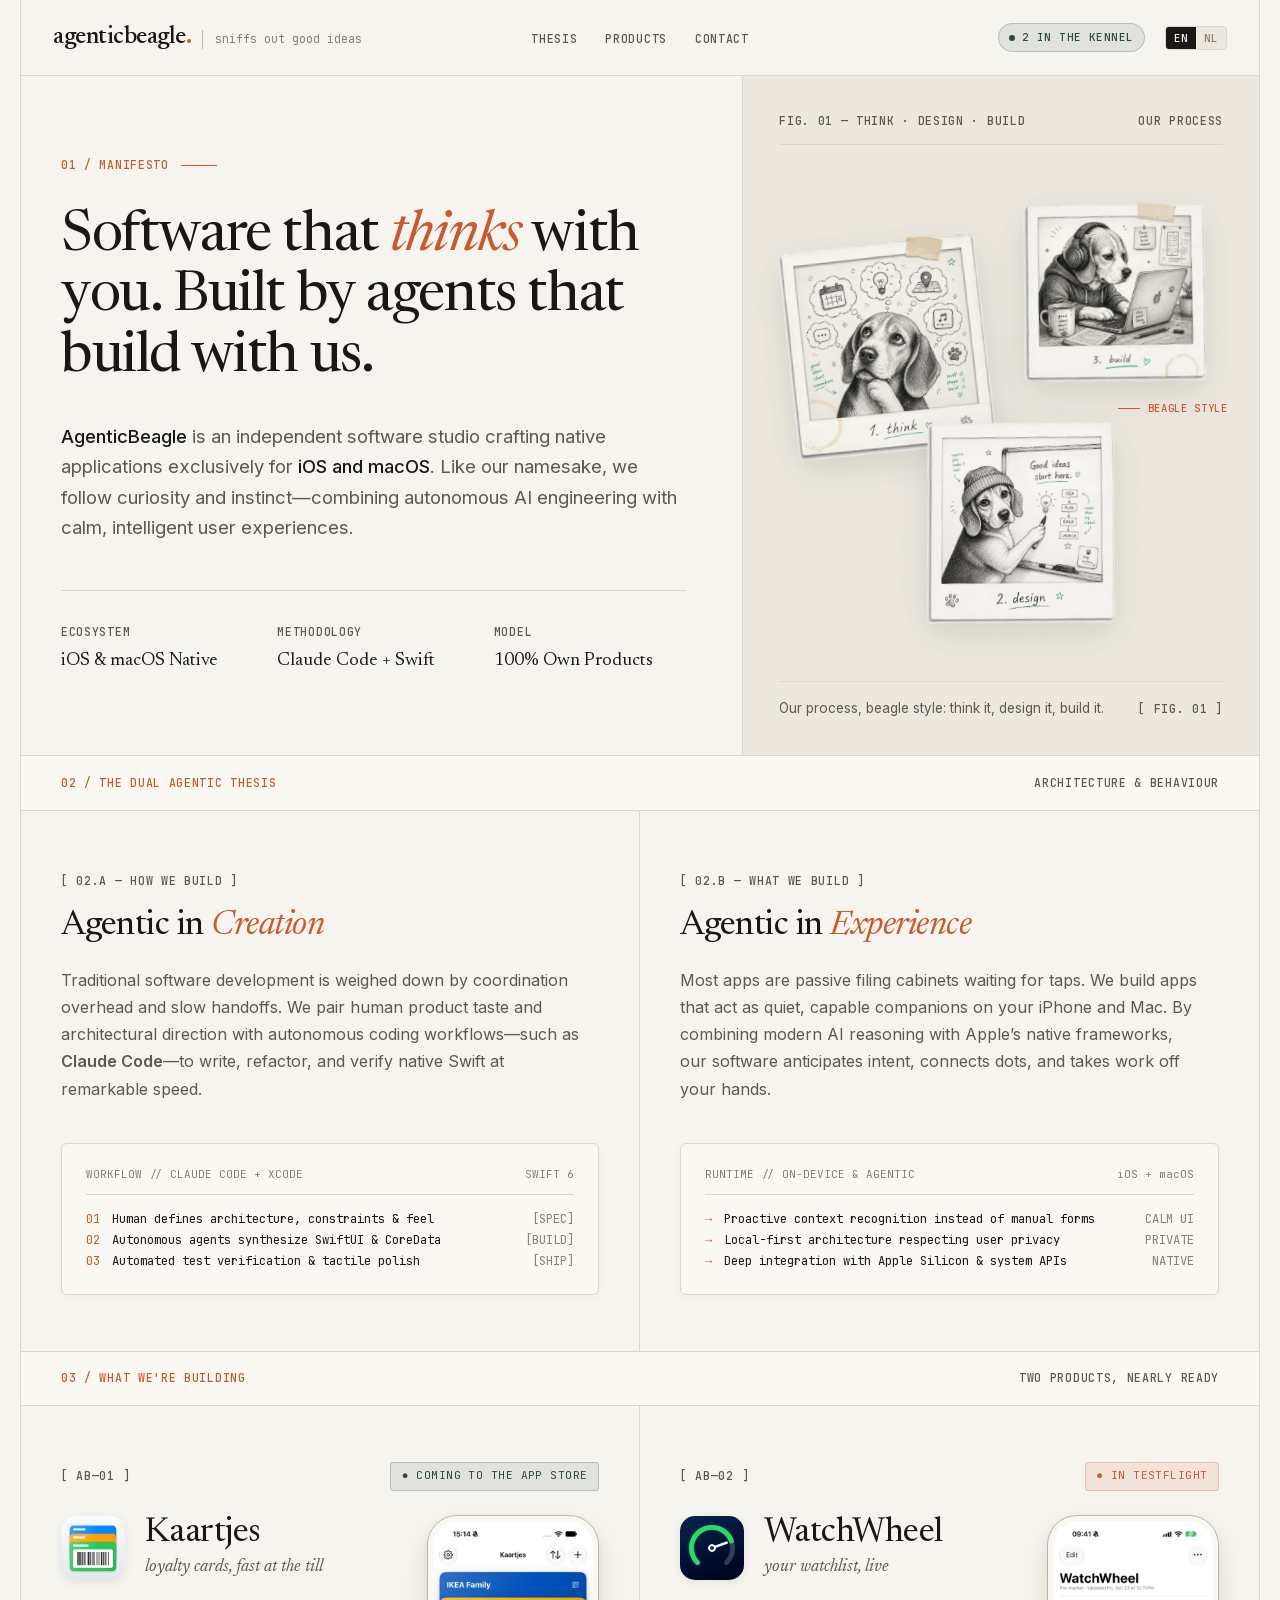
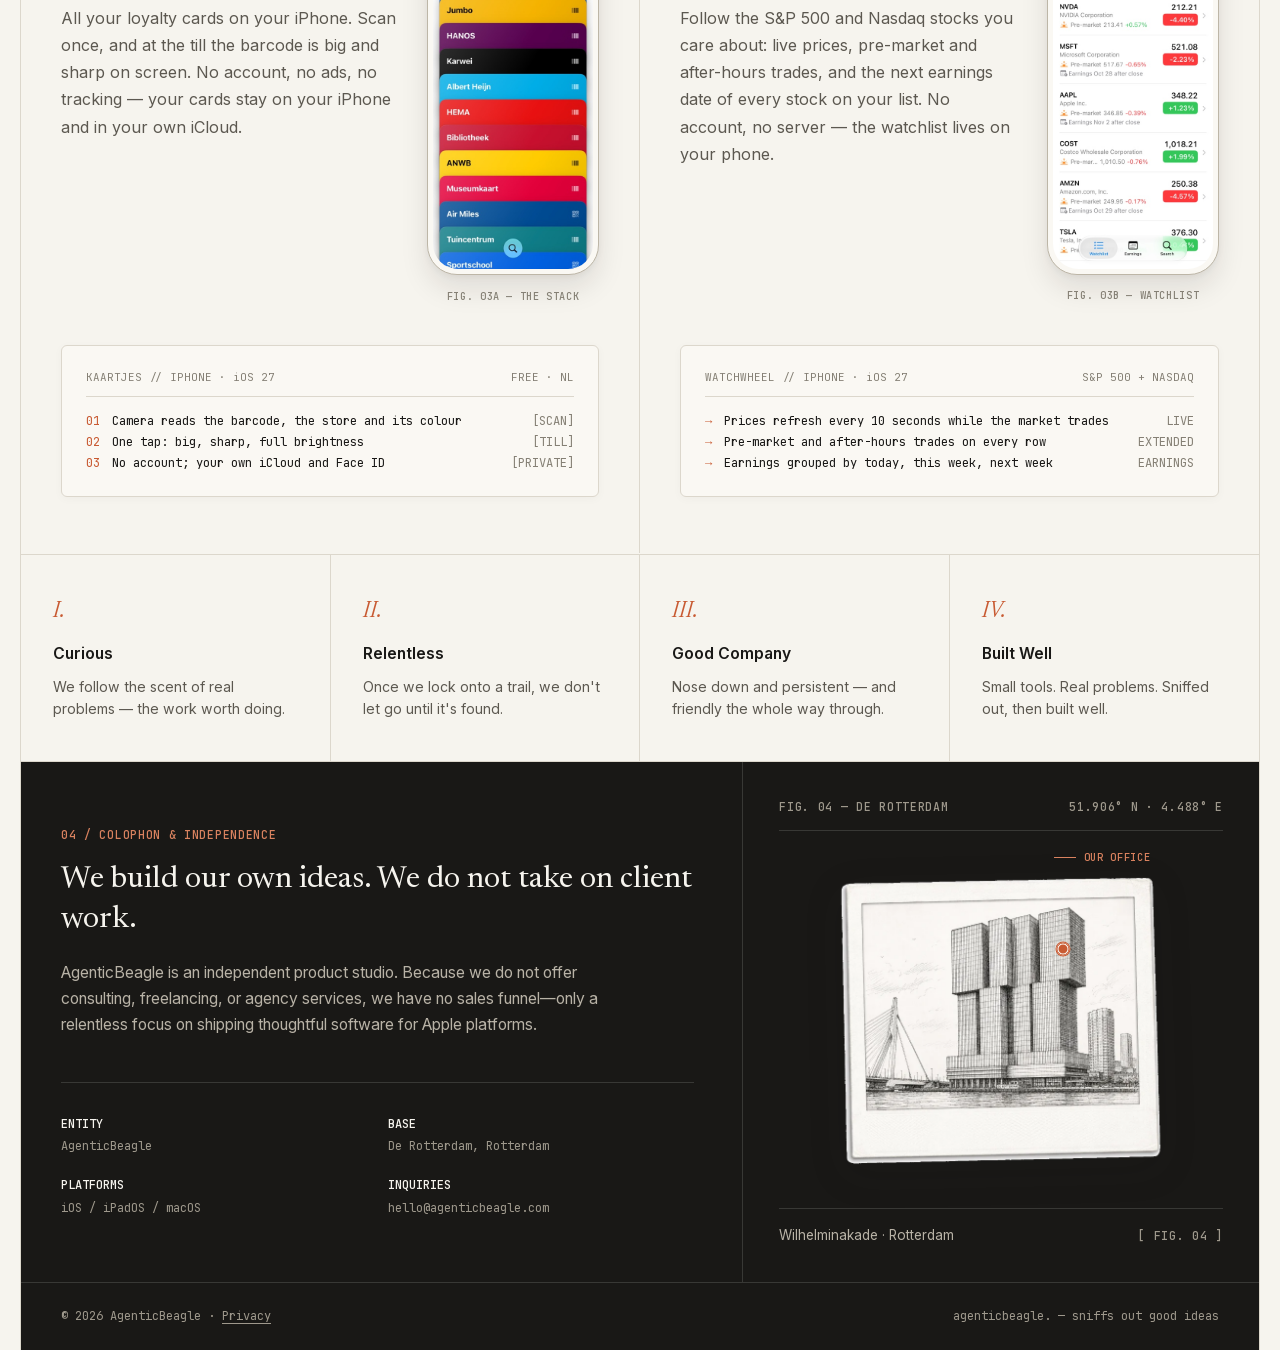
==== index.html @ 5e5df734 "Klaar voor GitHub Pages De pagina heet nu index.html, CNAME wijst naar agenticbeagle.com en .nojekyl" ====
<!DOCTYPE html>
<html lang="en" data-lang="en">
<head>
  <meta charset="utf-8">
  <meta name="viewport" content="width=device-width, initial-scale=1.0">
  <title>agenticbeagle. — sniffs out good ideas</title>
  <meta name="description" content="An independent software studio crafting native apps for iOS and macOS. Software that thinks with you, built by agents that build with us. Based in De Rotterdam.">

  <link rel="icon" type="image/png" sizes="32x32" href="[data-uri]">
  <link rel="icon" type="image/png" sizes="256x256" href="[data-uri]">
  <link rel="apple-touch-icon" href="[data-uri]">
  <meta property="og:type" content="website">
  <meta property="og:title" content="agenticbeagle. — sniffs out good ideas">
  <meta property="og:description" content="Software that thinks with you. Built by agents that build with us. Native apps for iOS and macOS.">
  <meta property="og:image" content="https://agenticbeagle.com/assets/og-card.png">
  <meta property="og:image:width" content="1200">
  <meta property="og:image:height" content="630">
  <meta name="twitter:card" content="summary_large_image">
  <meta name="twitter:title" content="agenticbeagle. — sniffs out good ideas">
  <meta name="twitter:description" content="Software that thinks with you. Built by agents that build with us.">
  <meta name="twitter:image" content="https://agenticbeagle.com/assets/og-card.png">

  <!-- Fonts, embedded so visitors never contact Google: Newsreader (Editorial Serif), Inter (Clean UI Sans), JetBrains Mono (Technical Metadata).
       Latin subset from Google Fonts; all three under the SIL Open Font License 1.1. -->
  <style>
    @font-face {
      font-family: 'Newsreader';
      font-style: normal;
      font-weight: 400 500;
      font-display: swap;
      src: url([data-uri]) format('woff2');
      unicode-range: U+0000-00FF, U+0131, U+0152-0153, U+02BB-02BC, U+02C6, U+02DA, U+02DC, U+0304, U+0308, U+0329, U+2000-206F, U+20AC, U+2122, U+2191, U+2193, U+2212, U+2215, U+FEFF, U+FFFD;
    }

    @font-face {
      font-family: 'Newsreader';
      font-style: italic;
      font-weight: 400;
      font-display: swap;
      src: url([data-uri]) format('woff2');
      unicode-range: U+0000-00FF, U+0131, U+0152-0153, U+02BB-02BC, U+02C6, U+02DA, U+02DC, U+0304, U+0308, U+0329, U+2000-206F, U+20AC, U+2122, U+2191, U+2193, U+2212, U+2215, U+FEFF, U+FFFD;
    }

    @font-face {
      font-family: 'Inter';
      font-style: normal;
      font-weight: 400 600;
      font-display: swap;
      src: url([data-uri]) format('woff2');
      unicode-range: U+0000-00FF, U+0131, U+0152-0153, U+02BB-02BC, U+02C6, U+02DA, U+02DC, U+0304, U+0308, U+0329, U+2000-206F, U+20AC, U+2122, U+2191, U+2193, U+2212, U+2215, U+FEFF, U+FFFD;
    }

    @font-face {
      font-family: 'JetBrains Mono';
      font-style: normal;
      font-weight: 400 500;
      font-display: swap;
      src: url([data-uri]) format('woff2');
      unicode-range: U+0000-00FF, U+0131, U+0152-0153, U+02BB-02BC, U+02C6, U+02DA, U+02DC, U+0304, U+0308, U+0329, U+2000-206F, U+20AC, U+2122, U+2191, U+2193, U+2212, U+2215, U+FEFF, U+FFFD;
    }
  </style>

  <style>
    :root {
      /* Warm Editorial Palette */
      --bg-paper: #F6F4EE;
      --bg-sand: #ECE8DF;
      --bg-card: #FAF8F3;
      --bg-ink: #191816;

      --text-primary: #191816;
      --text-secondary: #5C5850;
      --text-muted: #858075;

      --accent-rust: #C85A32;
      --accent-rust-soft: rgba(200, 90, 50, 0.10);
      --accent-sage: #2D4A3E;
      --accent-sage-soft: rgba(45, 74, 62, 0.10);

      --border-hairline: #DCD7CC;
      --border-strong: #BDB6A7;

      --font-serif: 'Newsreader', Georgia, serif;
      --font-sans: 'Inter', -apple-system, BlinkMacSystemFont, sans-serif;
      --font-mono: 'JetBrains Mono', ui-monospace, SFMono-Regular, monospace;

      --max-w: 1240px;
    }

    *, *::before, *::after {
      box-sizing: border-box;
      margin: 0;
      padding: 0;
    }

    html {
      scroll-behavior: smooth;
      background-color: var(--bg-paper);
      color: var(--text-primary);
      font-family: var(--font-sans);
      -webkit-font-smoothing: antialiased;
      -moz-osx-font-smoothing: grayscale;
    }

    body {
      min-height: 100vh;
      overflow-x: hidden;
      background-color: var(--bg-paper);
      line-height: 1.6;
    }

    ::selection {
      background-color: var(--accent-rust);
      color: var(--bg-paper);
    }

    img {
      display: block;
      max-width: 100%;
      height: auto;
    }

    /* Bilingual Toggle Visibility */
    html[data-lang="en"] [data-i18n="nl"] { display: none !important; }
    html[data-lang="nl"] [data-i18n="en"] { display: none !important; }

    /* Exposed Architectural Grid Container */
    .page-frame {
      max-width: var(--max-w);
      margin: 0 auto;
      border-left: 1px solid var(--border-hairline);
      border-right: 1px solid var(--border-hairline);
      min-height: 100vh;
    }

    /* Typography Utilities */
    .mono-label {
      font-family: var(--font-mono);
      font-size: 0.72rem;
      letter-spacing: 0.06em;
      text-transform: uppercase;
      color: var(--text-secondary);
      font-weight: 500;
    }

    .tag-rust {
      color: var(--accent-rust);
    }

    /* Top Editorial Masthead */
    header.masthead {
      display: grid;
      grid-template-columns: 1fr auto 1fr;
      align-items: center;
      padding: 1.15rem 2rem;
      border-bottom: 1px solid var(--border-hairline);
      background-color: rgba(246, 244, 238, 0.88);
      backdrop-filter: blur(8px);
      position: sticky;
      top: 0;
      z-index: 50;
    }

    .brand-lockup {
      display: flex;
      align-items: baseline;
      gap: 0.75rem;
      text-decoration: none;
      color: var(--text-primary);
    }

    .brand-name {
      font-family: var(--font-serif);
      font-size: 1.5rem;
      font-weight: 500;
      letter-spacing: -0.02em;
    }

    .brand-dot {
      color: var(--accent-rust);
      font-weight: 600;
    }

    .brand-tagline {
      font-family: var(--font-mono);
      font-size: 0.72rem;
      color: var(--text-muted);
      border-left: 1px solid var(--border-strong);
      padding-left: 0.75rem;
    }

    .masthead-nav {
      display: flex;
      gap: 1.75rem;
    }

    .masthead-nav a {
      text-decoration: none;
      transition: color 0.15s ease;
    }

    .masthead-nav a:hover .mono-label {
      color: var(--accent-rust);
    }

    .masthead-right {
      display: flex;
      align-items: center;
      justify-content: flex-end;
      gap: 1.25rem;
    }

    .status-pill {
      display: inline-flex;
      align-items: center;
      gap: 0.45rem;
      padding: 0.3rem 0.65rem;
      background-color: var(--accent-sage-soft);
      border: 1px solid rgba(45, 74, 62, 0.22);
      border-radius: 999px;
      font-family: var(--font-mono);
      font-size: 0.68rem;
      color: var(--accent-sage);
      font-weight: 500;
      letter-spacing: 0.04em;
      white-space: nowrap;
    }

    .status-dot {
      width: 6px;
      height: 6px;
      border-radius: 50%;
      background-color: var(--accent-sage);
      animation: pulse 2.8s infinite ease-in-out;
    }

    @keyframes pulse {
      0%, 100% { opacity: 1; transform: scale(1); }
      50% { opacity: 0.45; transform: scale(0.88); }
    }

    .lang-switch {
      display: inline-flex;
      border: 1px solid var(--border-hairline);
      background: var(--bg-sand);
      border-radius: 4px;
      overflow: hidden;
      font-family: var(--font-mono);
      font-size: 0.68rem;
    }

    .lang-btn {
      border: none;
      background: transparent;
      padding: 0.25rem 0.5rem;
      cursor: pointer;
      color: var(--text-muted);
      font-family: inherit;
      font-size: inherit;
      font-weight: 500;
      transition: all 0.15s ease;
    }

    .lang-btn.active {
      background: var(--bg-ink);
      color: var(--bg-paper);
    }

    /* Shared Section Index */
    .section-index {
      display: flex;
      align-items: center;
      gap: 0.75rem;
      margin-bottom: 2rem;
    }

    .section-index::after {
      content: "";
      height: 1px;
      width: 36px;
      background-color: var(--accent-rust);
      display: inline-block;
    }

    /* Section 01: Hero */
    .hero-grid {
      display: grid;
      grid-template-columns: 7fr 5fr;
      border-bottom: 1px solid var(--border-hairline);
    }

    .hero-main {
      padding: 5rem 3.5rem 5rem 2.5rem;
      border-right: 1px solid var(--border-hairline);
      display: flex;
      flex-direction: column;
      justify-content: space-between;
    }

    h1.editorial-headline {
      font-family: var(--font-serif);
      font-size: clamp(2.6rem, 4.4vw, 4.1rem);
      font-weight: 400;
      line-height: 1.08;
      letter-spacing: -0.025em;
      color: var(--text-primary);
      margin-bottom: 2rem;
    }

    h1.editorial-headline em,
    h2 em {
      font-style: italic;
      color: var(--accent-rust);
      font-weight: 400;
    }

    .hero-lead {
      font-size: 1.15rem;
      line-height: 1.65;
      color: var(--text-secondary);
      max-width: 58ch;
      margin-bottom: 3rem;
    }

    .hero-lead strong {
      color: var(--text-primary);
      font-weight: 500;
    }

    .hero-meta-bar {
      display: grid;
      grid-template-columns: repeat(3, 1fr);
      gap: 1.5rem;
      padding-top: 2rem;
      border-top: 1px solid var(--border-hairline);
    }

    .meta-item span {
      display: block;
    }

    .meta-value {
      font-family: var(--font-serif);
      font-size: 1.15rem;
      color: var(--text-primary);
      margin-top: 0.25rem;
    }

    /* Figure Panels (sand background, schematic header & caption) */
    .figure-panel {
      padding: 2.25rem 2.25rem;
      background-color: var(--bg-sand);
      display: flex;
      flex-direction: column;
      justify-content: space-between;
      gap: 1rem;
      position: relative;
    }

    .schematic-header {
      display: flex;
      justify-content: space-between;
      align-items: center;
      gap: 1rem;
      border-bottom: 1px solid var(--border-hairline);
      padding-bottom: 0.85rem;
    }

    .schematic-canvas {
      padding: 1rem 0;
      display: flex;
      align-items: center;
      justify-content: center;
      flex: 1;
    }

    .schematic-caption {
      border-top: 1px solid var(--border-hairline);
      padding-top: 1rem;
      font-size: 0.84rem;
      color: var(--text-secondary);
      display: flex;
      justify-content: space-between;
      align-items: baseline;
      gap: 1rem;
    }

    .schematic-caption .mono-label {
      white-space: nowrap;
    }

    .polaroid {
      filter: drop-shadow(0 10px 18px rgba(25, 24, 22, 0.12));
    }

    /* Process collage: three overlapping polaroids */
    .collage {
      position: relative;
      width: 100%;
      max-width: 470px;
      aspect-ratio: 560 / 540;
    }

    .collage img {
      position: absolute;
    }

    .collage .fig-build  { right: -2%; top: 0;    width: 52%; z-index: 2; transform: rotate(2deg); }
    .collage .fig-think  { left: 0;    top: 9%;   width: 49%; z-index: 3; transform: rotate(-3.5deg); }
    .collage .fig-design { left: 31%;  bottom: 0; width: 47%; z-index: 4; transform: rotate(1.5deg); }

    .callout {
      position: absolute;
      font-family: var(--font-mono);
      font-size: 0.66rem;
      letter-spacing: 0.06em;
      text-transform: uppercase;
      font-weight: 500;
      white-space: nowrap;
      z-index: 6;
      display: flex;
      align-items: center;
      gap: 0.5rem;
    }

    .callout::before {
      content: "";
      width: 22px;
      height: 1px;
      background-color: currentColor;
    }

    .collage .callout {
      right: -1%;
      top: 47%;
      color: var(--accent-rust);
    }

    /* Section 02: Products (Diptych) */
    /* Nav anchors land below the sticky masthead */
    .section-header-bar,
    .colophon-grid {
      scroll-margin-top: 4.75rem;
    }

    .section-header-bar {
      padding: 1.1rem 2.5rem;
      border-bottom: 1px solid var(--border-hairline);
      background-color: var(--bg-card);
      display: flex;
      justify-content: space-between;
      align-items: center;
      gap: 1rem;
    }

    .diptych-grid {
      display: grid;
      grid-template-columns: 1fr 1fr;
      border-bottom: 1px solid var(--border-hairline);
    }

    .diptych-col {
      padding: 3.5rem 2.5rem;
      display: flex;
      flex-direction: column;
      justify-content: space-between;
    }

    .diptych-col:first-child {
      border-right: 1px solid var(--border-hairline);
    }

    .diptych-col {
      container-type: inline-size;
    }

    /* Product copy beside a phone screenshot; stacked when the column is narrow */
    .product-top {
      display: grid;
      grid-template-columns: 1fr 172px;
      gap: 1.75rem;
      align-items: start;
      margin-bottom: 2.5rem;
    }

    .product-top .diptych-body {
      margin-bottom: 0;
    }

    .product-shot {
      margin: 1.5rem 0 0 0;
      display: flex;
      flex-direction: column;
      align-items: center;
      gap: 0.85rem;
    }

    .shot-frame {
      width: 100%;
      padding: 5px;
      background: var(--bg-card);
      border: 1px solid var(--border-strong);
      border-radius: 30px;
      box-shadow: 0 14px 28px rgba(25, 24, 22, 0.10), 0 2px 6px rgba(25, 24, 22, 0.05);
    }

    .shot-frame img {
      width: 100%;
      border-radius: 25px;
    }

    .product-shot figcaption {
      font-size: 0.64rem;
      color: var(--text-muted);
      white-space: nowrap;
    }

    @container (max-width: 500px) {
      .product-top {
        grid-template-columns: 1fr;
        gap: 0;
      }
      .product-shot {
        width: 190px;
        justify-self: center;
        margin-top: 2.25rem;
      }
    }

    .product-meta {
      display: flex;
      justify-content: space-between;
      align-items: center;
      flex-wrap: wrap;
      gap: 0.75rem;
    }

    .product-head {
      display: flex;
      align-items: center;
      gap: 1.25rem;
      margin: 1.5rem 0 1.5rem 0;
    }

    .product-icon {
      width: 64px;
      height: 64px;
      border-radius: 15px;
      flex: none;
      box-shadow: 0 2px 10px rgba(25, 24, 22, 0.08);
    }

    .diptych-col h2 {
      font-family: var(--font-serif);
      font-size: 2.15rem;
      font-weight: 400;
      letter-spacing: -0.015em;
      line-height: 1.1;
    }

    .thesis h2 {
      margin: 0.85rem 0 1.25rem 0;
      line-height: 1.18;
    }

    .product-kicker {
      font-family: var(--font-serif);
      font-style: italic;
      font-size: 1.1rem;
      color: var(--text-secondary);
    }

    .diptych-body {
      font-size: 1rem;
      color: var(--text-secondary);
      line-height: 1.7;
      margin-bottom: 2.5rem;
      max-width: 52ch;
    }

    .product-status {
      display: inline-flex;
      align-items: center;
      gap: 0.45rem;
      font-family: var(--font-mono);
      font-size: 0.7rem;
      letter-spacing: 0.04em;
      padding: 0.28rem 0.65rem;
      border-radius: 3px;
      white-space: nowrap;
    }

    .status-sage {
      background-color: var(--accent-sage-soft);
      color: var(--accent-sage);
      border: 1px solid rgba(45, 74, 62, 0.22);
    }

    .status-rust {
      background-color: var(--accent-rust-soft);
      color: var(--accent-rust);
      border: 1px solid rgba(200, 90, 50, 0.25);
    }

    /* Artifact Box inside Diptych */
    .artifact-box {
      background-color: var(--bg-card);
      border: 1px solid var(--border-hairline);
      border-radius: 6px;
      padding: 1.35rem 1.5rem;
      font-family: var(--font-mono);
      font-size: 0.76rem;
      line-height: 1.75;
      color: var(--text-primary);
      box-shadow: 0 2px 10px rgba(25, 24, 22, 0.03);
    }

    .artifact-title {
      display: flex;
      flex-wrap: wrap;
      justify-content: space-between;
      gap: 0.25rem 1rem;
      color: var(--text-muted);
      border-bottom: 1px solid var(--border-hairline);
      padding-bottom: 0.6rem;
      margin-bottom: 0.85rem;
      font-size: 0.68rem;
    }

    .artifact-title span {
      white-space: nowrap;
    }

    .code-step {
      display: flex;
      gap: 0.75rem;
      align-items: baseline;
    }

    .code-step .step-num {
      color: var(--accent-rust);
      user-select: none;
    }

    .code-step .step-meta {
      color: var(--text-muted);
      margin-left: auto;
      white-space: nowrap;
    }

    /* Office figure: De Rotterdam with a pinging marker */
    .kennel-figure {
      position: relative;
      width: 100%;
      max-width: 440px;
    }

    .kennel-marker {
      position: absolute;
      left: 64%;
      top: 26%;
      transform: translate(-50%, -50%);
    }

    .kennel-marker::before,
    .kennel-marker::after {
      content: "";
      display: block;
      width: 13px;
      height: 13px;
      border-radius: 50%;
    }

    .kennel-marker::before {
      background: var(--accent-rust);
      border: 2px solid var(--bg-card);
      box-shadow: 0 0 0 1px var(--accent-rust);
    }

    .kennel-marker::after {
      position: absolute;
      left: 0;
      top: 0;
      border: 1.5px solid var(--accent-rust);
      animation: ping 2.2s ease-out infinite;
    }

    @keyframes ping {
      0% { transform: scale(1); opacity: 0.9; }
      70% { transform: scale(3); opacity: 0; }
      100% { opacity: 0; }
    }

    .kennel-figure .callout {
      left: 67%;
      top: 7%;
      color: var(--accent-rust);
    }

    /* Studio Tenets (4-Column Strip) */
    .tenets-grid {
      display: grid;
      grid-template-columns: repeat(4, 1fr);
      border-bottom: 1px solid var(--border-hairline);
      background-color: var(--bg-paper);
    }

    .tenet-cell {
      padding: 2.5rem 2rem;
      border-right: 1px solid var(--border-hairline);
    }

    .tenet-cell:last-child {
      border-right: none;
    }

    .tenet-num {
      font-family: var(--font-serif);
      font-style: italic;
      font-size: 1.35rem;
      color: var(--accent-rust);
      margin-bottom: 0.75rem;
      display: block;
    }

    .tenet-title {
      font-family: var(--font-sans);
      font-size: 0.98rem;
      font-weight: 600;
      margin-bottom: 0.6rem;
      color: var(--text-primary);
    }

    .tenet-desc {
      font-size: 0.88rem;
      color: var(--text-secondary);
      line-height: 1.6;
    }

    /* Section 04: Colophon & Independence, with the office */
    .colophon-grid {
      display: grid;
      grid-template-columns: 7fr 5fr;
      background-color: var(--bg-ink);
      color: var(--bg-paper);
    }

    .colophon-statement {
      padding: 4rem 3rem 4rem 2.5rem;
      border-right: 1px solid rgba(246, 244, 238, 0.14);
    }

    .colophon-statement .mono-label {
      color: #D9825F;
      margin-bottom: 1rem;
      display: block;
    }

    .colophon-statement h3 {
      font-family: var(--font-serif);
      font-size: 1.95rem;
      font-weight: 400;
      line-height: 1.28;
      margin-bottom: 1.25rem;
      color: var(--bg-paper);
    }

    .colophon-statement p {
      font-size: 0.98rem;
      color: #B8B2A6;
      max-width: 54ch;
      line-height: 1.65;
    }

    .colophon-specs {
      display: grid;
      grid-template-columns: 1fr 1fr;
      gap: 1.25rem;
      margin-top: 2.75rem;
      padding-top: 2rem;
      border-top: 1px solid rgba(246, 244, 238, 0.14);
      font-family: var(--font-mono);
      font-size: 0.75rem;
      color: #9E988C;
    }

    .spec-block strong {
      display: block;
      color: var(--bg-paper);
      font-weight: 500;
      margin-bottom: 0.2rem;
    }

    .spec-block a {
      color: inherit;
      text-decoration: none;
    }

    .spec-block a:hover {
      color: var(--bg-paper);
    }

    .colophon-office {
      padding: 2.25rem;
      display: flex;
      flex-direction: column;
      justify-content: space-between;
      gap: 1rem;
    }

    .colophon-office .schematic-header,
    .colophon-office .schematic-caption {
      border-color: rgba(246, 244, 238, 0.14);
    }

    .colophon-office .mono-label {
      color: #9E988C;
    }

    .colophon-office .schematic-caption {
      color: #B8B2A6;
    }

    /* Label sits on the ink above the polaroid, starting over the marker */
    .colophon-office .kennel-figure .callout {
      left: 62%;
      top: -8%;
      color: #D9825F;
    }

    .colophon-bottom {
      grid-column: 1 / -1;
      padding: 1.5rem 2.5rem;
      border-top: 1px solid rgba(246, 244, 238, 0.14);
      display: flex;
      justify-content: space-between;
      align-items: center;
      gap: 1rem;
      font-family: var(--font-mono);
      font-size: 0.75rem;
      color: #9E988C;
    }

    .colophon-bottom a {
      color: inherit;
      text-underline-offset: 3px;
    }

    .colophon-bottom a:hover {
      color: var(--bg-paper);
    }

    /* Responsive Breakpoints */
    @media (max-width: 980px) {
      header.masthead {
        grid-template-columns: 1fr auto;
      }
      .masthead-nav {
        display: none;
      }
      .hero-grid,
      .diptych-grid,
      .colophon-grid {
        grid-template-columns: 1fr;
      }
      .hero-main,
      .diptych-col:first-child,
      .colophon-statement {
        border-right: none;
        border-bottom: 1px solid var(--border-hairline);
      }
      .colophon-statement {
        border-bottom-color: rgba(246, 244, 238, 0.14);
      }
      .tenets-grid {
        grid-template-columns: 1fr 1fr;
      }
      .tenet-cell:nth-child(2) {
        border-right: none;
      }
      .tenet-cell:nth-child(1),
      .tenet-cell:nth-child(2) {
        border-bottom: 1px solid var(--border-hairline);
      }
    }

    @media (max-width: 600px) {
      header.masthead {
        padding: 1rem;
      }
      .brand-tagline,
      .status-pill {
        display: none;
      }
      .hero-main,
      .diptych-col,
      .colophon-statement {
        padding: 2.5rem 1.25rem;
      }
      .figure-panel,
      .colophon-office,
      .colophon-bottom {
        padding: 1.5rem 1.25rem;
      }
      .section-header-bar {
        padding: 1rem 1.25rem;
      }
      .hide-sm {
        display: none;
      }
      .hero-meta-bar,
      .tenets-grid,
      .colophon-specs {
        grid-template-columns: 1fr;
      }
      .tenet-cell {
        border-right: none;
        border-bottom: 1px solid var(--border-hairline);
      }
      .collage .callout,
      .kennel-figure .callout {
        display: none;
      }
      .schematic-caption,
      .colophon-bottom {
        flex-direction: column;
        gap: 0.5rem;
      }
    }

    @media (prefers-reduced-motion: reduce) {
      *, *::before, *::after {
        animation: none !important;
        transition: none !important;
      }
      html {
        scroll-behavior: auto;
      }
    }
  </style>
</head>
<body>

  <div class="page-frame" id="top">

    <!-- TOP EDITORIAL MASTHEAD -->
    <header class="masthead">
      <a href="#top" class="brand-lockup">
        <span class="brand-name">agenticbeagle<span class="brand-dot">.</span></span>
        <span class="brand-tagline">sniffs out good ideas</span>
      </a>

      <nav class="masthead-nav" aria-label="Sections">
        <a href="#thesis"><span class="mono-label" data-i18n="en">Thesis</span><span class="mono-label" data-i18n="nl">Visie</span></a>
        <a href="#products"><span class="mono-label" data-i18n="en">Products</span><span class="mono-label" data-i18n="nl">Producten</span></a>
        <a href="#contact"><span class="mono-label">Contact</span></a>
      </nav>

      <div class="masthead-right">
        <div class="status-pill">
          <span class="status-dot"></span>
          <span data-i18n="en">2 IN THE KENNEL</span>
          <span data-i18n="nl">2 IN DE KENNEL</span>
        </div>

        <div class="lang-switch" role="group" aria-label="Language selector">
          <button type="button" class="lang-btn active" data-set-lang="en">EN</button>
          <button type="button" class="lang-btn" data-set-lang="nl">NL</button>
        </div>
      </div>
    </header>

    <!-- 01 / HERO -->
    <section class="hero-grid">
      <div class="hero-main">
        <div>
          <div class="section-index">
            <span class="mono-label tag-rust">01 / MANIFESTO</span>
          </div>

          <h1 class="editorial-headline" data-i18n="en">
            Software that <em>thinks</em> with you. Built by agents that build with us.
          </h1>
          <h1 class="editorial-headline" data-i18n="nl">
            Software die met je <em>meedenkt</em>. Gebouwd door agents die met ons bouwen.
          </h1>

          <p class="hero-lead" data-i18n="en">
            <strong>AgenticBeagle</strong> is an independent software studio crafting native applications exclusively for <strong>iOS and macOS</strong>. Like our namesake, we follow curiosity and instinct—combining autonomous AI engineering with calm, intelligent user experiences.
          </p>
          <p class="hero-lead" data-i18n="nl">
            <strong>AgenticBeagle</strong> is een onafhankelijke softwarestudio die uitsluitend native applicaties bouwt voor <strong>iOS en macOS</strong>. Net als onze naamgenoot volgen we nieuwsgierigheid en scherpte: we combineren autonome AI-engineering met rustige, slimme gebruikerservaringen.
          </p>
        </div>

        <div class="hero-meta-bar">
          <div class="meta-item">
            <span class="mono-label" data-i18n="en">ECOSYSTEM</span>
            <span class="mono-label" data-i18n="nl">ECOSYSTEEM</span>
            <span class="meta-value">iOS &amp; macOS Native</span>
          </div>
          <div class="meta-item">
            <span class="mono-label" data-i18n="en">METHODOLOGY</span>
            <span class="mono-label" data-i18n="nl">METHODE</span>
            <span class="meta-value">Claude Code + Swift</span>
          </div>
          <div class="meta-item">
            <span class="mono-label" data-i18n="en">MODEL</span>
            <span class="mono-label" data-i18n="nl">MODEL</span>
            <span class="meta-value" data-i18n="en">100% Own Products</span>
            <span class="meta-value" data-i18n="nl">100% Eigen Producten</span>
          </div>
        </div>
      </div>

      <!-- Right Column: Process collage (FIG. 01) -->
      <div class="figure-panel">
        <div class="schematic-header">
          <span class="mono-label">FIG. 01 — THINK · DESIGN · BUILD</span>
          <span class="mono-label hide-sm" data-i18n="en">OUR PROCESS</span>
          <span class="mono-label hide-sm" data-i18n="nl">ONS PROCES</span>
        </div>

        <div class="schematic-canvas">
          <div class="collage">
            <img class="polaroid fig-build" src="[data-uri]" width="640" height="512" alt="Sketch of a beagle in a hoodie and headphones building on a laptop, mug reads good ideas don't wait — captioned 3. build">
            <img class="polaroid fig-think" src="[data-uri]" width="640" height="640" alt="Sketch of a thoughtful beagle with thought bubbles of app icons — captioned 1. think">
            <img class="polaroid fig-design" src="[data-uri]" width="640" height="640" alt="Sketch of a beagle in a beanie at a whiteboard reading Good ideas start here — captioned 2. design">
            <span class="callout" data-i18n="en">Beagle style</span>
            <span class="callout" data-i18n="nl">Beagle-stijl</span>
          </div>
        </div>

        <div class="schematic-caption">
          <span data-i18n="en">Our process, beagle style: think it, design it, build it.</span>
          <span data-i18n="nl">Ons proces, op z'n beagles: bedenken, ontwerpen, bouwen.</span>
          <span class="mono-label">[ FIG. 01 ]</span>
        </div>
      </div>
    </section>

    <!-- 02 / THE DUAL AGENTIC THESIS -->
    <div class="section-header-bar" id="thesis">
      <span class="mono-label tag-rust">02 / THE DUAL AGENTIC THESIS</span>
      <span class="mono-label hide-sm" data-i18n="en">ARCHITECTURE &amp; BEHAVIOUR</span>
      <span class="mono-label hide-sm" data-i18n="nl">ARCHITECTUUR &amp; GEDRAG</span>
    </div>

    <section class="diptych-grid thesis">
      <!-- Column A: How We Build -->
      <div class="diptych-col">
        <div>
          <span class="mono-label">[ 02.A — HOW WE BUILD ]</span>
          <h2 data-i18n="en">Agentic in <em>Creation</em></h2>
          <h2 data-i18n="nl">Agentic in <em>Bouw</em></h2>

          <p class="diptych-body" data-i18n="en">
            Traditional software development is weighed down by coordination overhead and slow handoffs. We pair human product taste and architectural direction with autonomous coding workflows—such as <strong>Claude Code</strong>—to write, refactor, and verify native Swift at remarkable speed.
          </p>
          <p class="diptych-body" data-i18n="nl">
            Traditionele softwareontwikkeling wordt vertraagd door overleg, overdrachten en bureaucratie. Wij combineren menselijke productvisie en architectuur met autonome AI-workflows—zoals <strong>Claude Code</strong>—om razendsnel native Swift-code te bouwen, testen en verfijnen.
          </p>
        </div>

        <div class="artifact-box">
          <div class="artifact-title">
            <span>WORKFLOW // CLAUDE CODE + XCODE</span>
            <span>SWIFT 6</span>
          </div>
          <div class="code-step">
            <span class="step-num">01</span>
            <span data-i18n="en">Human defines architecture, constraints &amp; feel</span>
            <span data-i18n="nl">Mens bepaalt architectuur, kaders &amp; gebruikersgevoel</span>
            <span class="step-meta">[SPEC]</span>
          </div>
          <div class="code-step">
            <span class="step-num">02</span>
            <span data-i18n="en">Autonomous agents synthesize SwiftUI &amp; CoreData</span>
            <span data-i18n="nl">Autonome agents genereren SwiftUI &amp; lokale logica</span>
            <span class="step-meta">[BUILD]</span>
          </div>
          <div class="code-step">
            <span class="step-num">03</span>
            <span data-i18n="en">Automated test verification &amp; tactile polish</span>
            <span data-i18n="nl">Geautomatiseerde verificatie &amp; verfijning op het device</span>
            <span class="step-meta">[SHIP]</span>
          </div>
        </div>
      </div>

      <!-- Column B: What We Build -->
      <div class="diptych-col">
        <div>
          <span class="mono-label">[ 02.B — WHAT WE BUILD ]</span>
          <h2 data-i18n="en">Agentic in <em>Experience</em></h2>
          <h2 data-i18n="nl">Agentic in <em>Werking</em></h2>

          <p class="diptych-body" data-i18n="en">
            Most apps are passive filing cabinets waiting for taps. We build apps that act as quiet, capable companions on your iPhone and Mac. By combining modern AI reasoning with Apple’s native frameworks, our software anticipates intent, connects dots, and takes work off your hands.
          </p>
          <p class="diptych-body" data-i18n="nl">
            De meeste apps zijn passieve invulschermen die wachten tot jij klikt. Wij bouwen apps die werken als stille, slimme assistenten op je iPhone en Mac. Door moderne AI-intelligentie te koppelen aan Apple’s native frameworks, anticiperen onze apps en nemen ze werk uit handen.
          </p>
        </div>

        <div class="artifact-box">
          <div class="artifact-title">
            <span>RUNTIME // ON-DEVICE &amp; AGENTIC</span>
            <span>iOS + macOS</span>
          </div>
          <div class="code-step">
            <span class="step-num">→</span>
            <span data-i18n="en">Proactive context recognition instead of manual forms</span>
            <span data-i18n="nl">Proactieve herkenning in plaats van handmatige invoer</span>
            <span class="step-meta">CALM UI</span>
          </div>
          <div class="code-step">
            <span class="step-num">→</span>
            <span data-i18n="en">Local-first architecture respecting user privacy</span>
            <span data-i18n="nl">Local-first architectuur met volledige privacy</span>
            <span class="step-meta">PRIVATE</span>
          </div>
          <div class="code-step">
            <span class="step-num">→</span>
            <span data-i18n="en">Deep integration with Apple Silicon &amp; system APIs</span>
            <span data-i18n="nl">Diepe integratie met Apple Silicon &amp; systeem-API's</span>
            <span class="step-meta">NATIVE</span>
          </div>
        </div>
      </div>
    </section>

    <!-- 03 / WHAT WE'RE BUILDING -->
    <div class="section-header-bar" id="products">
      <span class="mono-label tag-rust" data-i18n="en">03 / WHAT WE'RE BUILDING</span>
      <span class="mono-label tag-rust" data-i18n="nl">03 / WAAR WE AAN BOUWEN</span>
      <span class="mono-label hide-sm" data-i18n="en">TWO PRODUCTS, NEARLY READY</span>
      <span class="mono-label hide-sm" data-i18n="nl">TWEE PRODUCTEN, BIJNA KLAAR</span>
    </div>

    <section class="diptych-grid">
      <!-- Product A: Kaartjes -->
      <div class="diptych-col">
        <div>
          <div class="product-meta">
            <span class="mono-label">[ AB—01 ]</span>
            <span class="product-status status-sage" data-i18n="en">● COMING TO THE APP STORE</span>
            <span class="product-status status-sage" data-i18n="nl">● BINNENKORT IN DE APP STORE</span>
          </div>
          <div class="product-top">
            <div>
              <div class="product-head">
                <img class="product-icon" src="[data-uri]" width="256" height="256" alt="Kaartjes icon">
                <div>
                  <h2>Kaartjes</h2>
                  <span class="product-kicker" data-i18n="en">loyalty cards, fast at the till</span>
                  <span class="product-kicker" data-i18n="nl">klantenkaarten, snel bij de kassa</span>
                </div>
              </div>

              <p class="diptych-body" data-i18n="en">
                All your loyalty cards on your iPhone. Scan once, and at the till the barcode is big and sharp on screen. No account, no ads, no tracking — your cards stay on your iPhone and in your own iCloud.
              </p>
              <p class="diptych-body" data-i18n="nl">
                Al je klantenkaarten op je iPhone. Scan één keer, en bij de kassa staat de barcode groot en scherp op het scherm. Geen account, geen reclame, geen tracking — je kaarten blijven op je iPhone en in je eigen iCloud.
              </p>
            </div>

            <figure class="product-shot">
              <div class="shot-frame">
                <img src="[data-uri]" width="420" height="913" alt="Kaartjes on iPhone: a stack of loyalty cards, each in its own colour" loading="lazy">
              </div>
              <figcaption class="mono-label">
                <span data-i18n="en">FIG. 03A — THE STACK</span>
                <span data-i18n="nl">FIG. 03A — DE STAPEL</span>
              </figcaption>
            </figure>
          </div>
        </div>

        <div class="artifact-box">
          <div class="artifact-title">
            <span>KAARTJES // IPHONE · iOS 27</span>
            <span data-i18n="en">FREE · NL</span>
            <span data-i18n="nl">GRATIS · NL</span>
          </div>
          <div class="code-step">
            <span class="step-num">01</span>
            <span data-i18n="en">Camera reads the barcode, the store and its colour</span>
            <span data-i18n="nl">Camera leest barcode, winkel en kleur</span>
            <span class="step-meta">[SCAN]</span>
          </div>
          <div class="code-step">
            <span class="step-num">02</span>
            <span data-i18n="en">One tap: big, sharp, full brightness</span>
            <span data-i18n="nl">Eén tik: groot, scherp, volle helderheid</span>
            <span class="step-meta" data-i18n="en">[TILL]</span>
            <span class="step-meta" data-i18n="nl">[KASSA]</span>
          </div>
          <div class="code-step">
            <span class="step-num">03</span>
            <span data-i18n="en">No account; your own iCloud and Face ID</span>
            <span data-i18n="nl">Geen account; je eigen iCloud en Face ID</span>
            <span class="step-meta" data-i18n="en">[PRIVATE]</span>
            <span class="step-meta" data-i18n="nl">[PRIVÉ]</span>
          </div>
        </div>
      </div>

      <!-- Product B: WatchWheel -->
      <div class="diptych-col">
        <div>
          <div class="product-meta">
            <span class="mono-label">[ AB—02 ]</span>
            <span class="product-status status-rust">● IN TESTFLIGHT</span>
          </div>
          <div class="product-top">
            <div>
              <div class="product-head">
                <img class="product-icon" src="[data-uri]" width="256" height="256" alt="WatchWheel icon">
                <div>
                  <h2>WatchWheel</h2>
                  <span class="product-kicker" data-i18n="en">your watchlist, live</span>
                  <span class="product-kicker" data-i18n="nl">je watchlist, live</span>
                </div>
              </div>

              <p class="diptych-body" data-i18n="en">
                Follow the S&amp;P 500 and Nasdaq stocks you care about: live prices, pre-market and after-hours trades, and the next earnings date of every stock on your list. No account, no server — the watchlist lives on your phone.
              </p>
              <p class="diptych-body" data-i18n="nl">
                Volg de S&amp;P 500- en Nasdaq-aandelen die jij belangrijk vindt: live koersen, handel voor- en nabeurs, en de volgende cijferdatum van elk aandeel op je lijst. Geen account, geen server — je watchlist staat op je telefoon.
              </p>
            </div>

            <figure class="product-shot">
              <div class="shot-frame">
                <img src="[data-uri]" width="420" height="914" alt="WatchWheel on iPhone: a watchlist with live prices, pre-market trades and upcoming earnings dates" loading="lazy">
              </div>
              <figcaption class="mono-label">FIG. 03B — WATCHLIST</figcaption>
            </figure>
          </div>
        </div>

        <div class="artifact-box">
          <div class="artifact-title">
            <span>WATCHWHEEL // IPHONE · iOS 27</span>
            <span>S&amp;P 500 + NASDAQ</span>
          </div>
          <div class="code-step">
            <span class="step-num">→</span>
            <span data-i18n="en">Prices refresh every 10 seconds while the market trades</span>
            <span data-i18n="nl">Koersen elke 10 seconden vers zolang de beurs open is</span>
            <span class="step-meta">LIVE</span>
          </div>
          <div class="code-step">
            <span class="step-num">→</span>
            <span data-i18n="en">Pre-market and after-hours trades on every row</span>
            <span data-i18n="nl">Voor- en nabeurshandel op elke regel</span>
            <span class="step-meta" data-i18n="en">EXTENDED</span>
            <span class="step-meta" data-i18n="nl">VOOR/NA</span>
          </div>
          <div class="code-step">
            <span class="step-num">→</span>
            <span data-i18n="en">Earnings grouped by today, this week, next week</span>
            <span data-i18n="nl">Cijfers gegroepeerd: vandaag, deze week, volgende week</span>
            <span class="step-meta" data-i18n="en">EARNINGS</span>
            <span class="step-meta" data-i18n="nl">CIJFERS</span>
          </div>
        </div>
      </div>
    </section>

    <!-- STUDIO TENETS -->
    <section class="tenets-grid">
      <div class="tenet-cell">
        <span class="tenet-num">I.</span>
        <div class="tenet-title" data-i18n="en">Curious</div>
        <div class="tenet-title" data-i18n="nl">Nieuwsgierig</div>
        <p class="tenet-desc" data-i18n="en">We follow the scent of real problems — the work worth doing.</p>
        <p class="tenet-desc" data-i18n="nl">We volgen het spoor van echte problemen — het werk dat ertoe doet.</p>
      </div>

      <div class="tenet-cell">
        <span class="tenet-num">II.</span>
        <div class="tenet-title" data-i18n="en">Relentless</div>
        <div class="tenet-title" data-i18n="nl">Volhardend</div>
        <p class="tenet-desc" data-i18n="en">Once we lock onto a trail, we don't let go until it's found.</p>
        <p class="tenet-desc" data-i18n="nl">Hebben we een spoor te pakken, dan laten we pas los als het gevonden is.</p>
      </div>

      <div class="tenet-cell">
        <span class="tenet-num">III.</span>
        <div class="tenet-title" data-i18n="en">Good Company</div>
        <div class="tenet-title" data-i18n="nl">Goed Gezelschap</div>
        <p class="tenet-desc" data-i18n="en">Nose down and persistent — and friendly the whole way through.</p>
        <p class="tenet-desc" data-i18n="nl">Neus omlaag en vasthoudend — en de hele weg vriendelijk.</p>
      </div>

      <div class="tenet-cell">
        <span class="tenet-num">IV.</span>
        <div class="tenet-title" data-i18n="en">Built Well</div>
        <div class="tenet-title" data-i18n="nl">Goed Gebouwd</div>
        <p class="tenet-desc" data-i18n="en">Small tools. Real problems. Sniffed out, then built well.</p>
        <p class="tenet-desc" data-i18n="nl">Kleine tools. Echte problemen. Opgesnuffeld, en dan goed gebouwd.</p>
      </div>
    </section>

    <!-- 04 / COLOPHON & INDEPENDENCE -->
    <footer class="colophon-grid" id="contact">
      <div class="colophon-statement">
        <span class="mono-label">04 / COLOPHON &amp; INDEPENDENCE</span>
        <h3 data-i18n="en">We build our own ideas. We do not take on client work.</h3>
        <h3 data-i18n="nl">Wij bouwen onze eigen ideeën. Wij werken niet in opdracht.</h3>
        <p data-i18n="en">
          AgenticBeagle is an independent product studio. Because we do not offer consulting, freelancing, or agency services, we have no sales funnel—only a relentless focus on shipping thoughtful software for Apple platforms.
        </p>
        <p data-i18n="nl">
          AgenticBeagle is een zelfstandige productstudio. Omdat we geen consultancy, detachering of bureaudiensten aanbieden, vind je hier geen offerteknoppen—alleen een compromisloze focus op het maken van doordachte apps voor Apple-platforms.
        </p>

        <div class="colophon-specs">
          <div class="spec-block">
            <strong data-i18n="en">ENTITY</strong>
            <strong data-i18n="nl">ENTITEIT</strong>
            <span>AgenticBeagle</span>
          </div>
          <div class="spec-block">
            <strong data-i18n="en">BASE</strong>
            <strong data-i18n="nl">LOCATIE</strong>
            <span>De Rotterdam, Rotterdam</span>
          </div>
          <div class="spec-block">
            <strong data-i18n="en">PLATFORMS</strong>
            <strong data-i18n="nl">PLATFORMS</strong>
            <span>iOS / iPadOS / macOS</span>
          </div>
          <div class="spec-block">
            <strong data-i18n="en">INQUIRIES</strong>
            <strong data-i18n="nl">CONTACT</strong>
            <a href="mailto:hello@agenticbeagle.com">hello@agenticbeagle.com</a>
          </div>
        </div>
      </div>

      <!-- Office: De Rotterdam (FIG. 04) -->
      <div class="colophon-office">
        <div class="schematic-header">
          <span class="mono-label">FIG. 04 — DE ROTTERDAM</span>
          <span class="mono-label hide-sm">51.906° N · 4.488° E</span>
        </div>

        <div class="schematic-canvas">
          <div class="kennel-figure">
            <img class="polaroid" src="[data-uri]" width="900" height="600" alt="Ink drawing of De Rotterdam building on the Maas, our office, in a polaroid frame" loading="lazy">
            <span class="kennel-marker" aria-hidden="true"></span>
            <span class="callout" data-i18n="en">Our office</span>
            <span class="callout" data-i18n="nl">Ons kantoor</span>
          </div>
        </div>

        <div class="schematic-caption">
          <span>Wilhelminakade · Rotterdam</span>
          <span class="mono-label">[ FIG. 04 ]</span>
        </div>
      </div>

      <div class="colophon-bottom">
        <span>© 2026 AgenticBeagle · <a href="privacy.html">Privacy</a></span>
        <span>agenticbeagle. — sniffs out good ideas</span>
      </div>
    </footer>

  </div>

  <!-- Minimal, zero-dependency script for instant EN/NL switching -->
  <script>
    (function() {
      const buttons = document.querySelectorAll('[data-set-lang]');
      const root = document.documentElement;

      function setLang(lang) {
        root.setAttribute('data-lang', lang);
        root.setAttribute('lang', lang);
        buttons.forEach(b => b.classList.toggle('active', b.getAttribute('data-set-lang') === lang));
        try { localStorage.setItem('abLang', lang); } catch (err) {}
      }

      buttons.forEach(btn => {
        btn.addEventListener('click', () => setLang(btn.getAttribute('data-set-lang')));
      });

      try {
        const saved = localStorage.getItem('abLang');
        if (saved === 'en' || saved === 'nl') setLang(saved);
      } catch (err) {}
    })();
  </script>
</body>
</html>
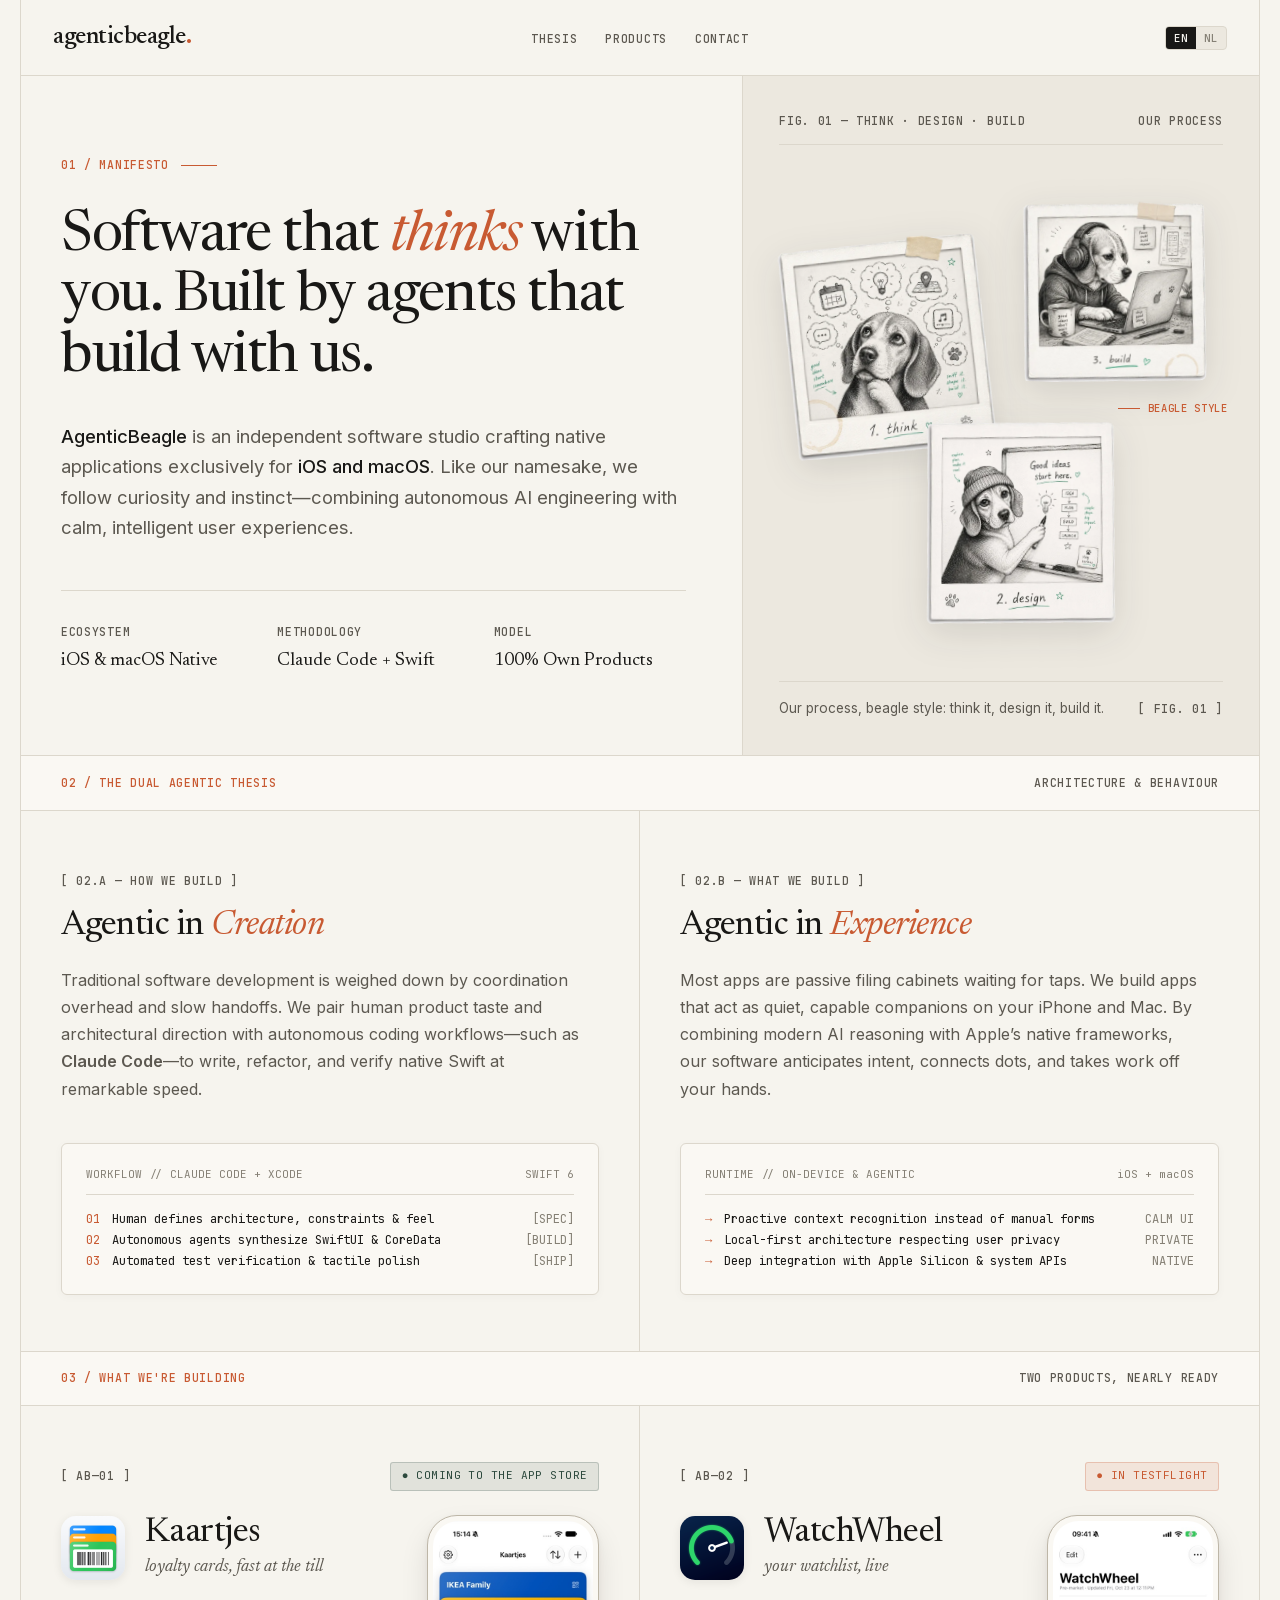
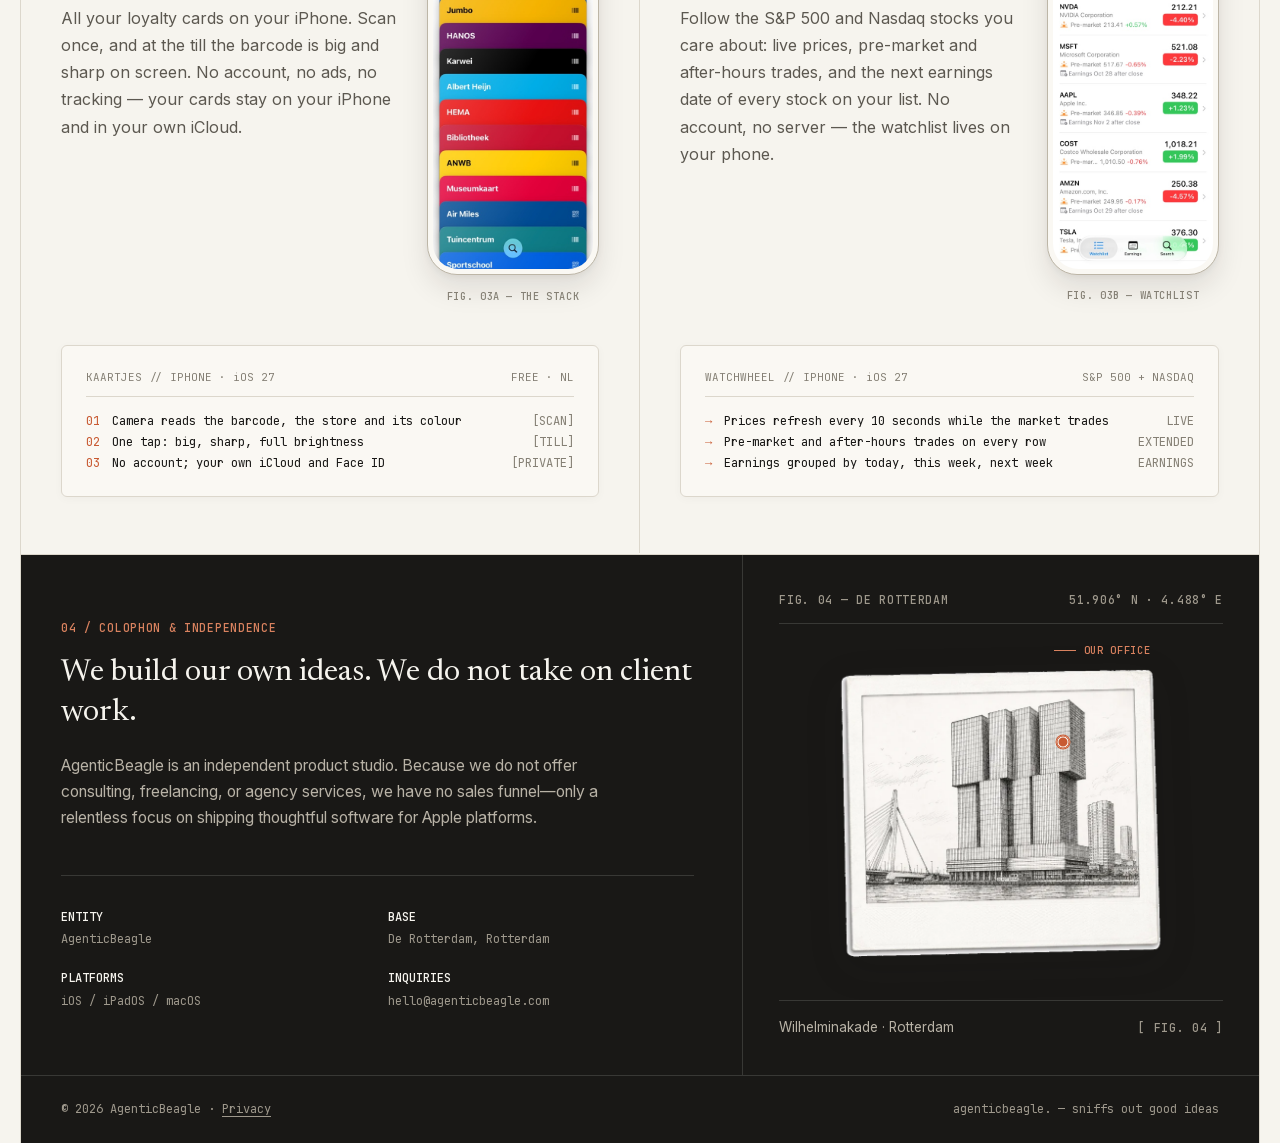
==== commit 0bbf8f56: "Rustiger kop en geen strook met beagle-eigenschappen "2 IN THE KENNEL" en "sniffs out good ideas" zi" ====
--- a/index.html
+++ b/index.html
@@ -181,14 +181,6 @@
       font-weight: 600;
     }
 
-    .brand-tagline {
-      font-family: var(--font-mono);
-      font-size: 0.72rem;
-      color: var(--text-muted);
-      border-left: 1px solid var(--border-strong);
-      padding-left: 0.75rem;
-    }
-
     .masthead-nav {
       display: flex;
       gap: 1.75rem;
@@ -208,35 +200,6 @@
       align-items: center;
       justify-content: flex-end;
       gap: 1.25rem;
-    }
-
-    .status-pill {
-      display: inline-flex;
-      align-items: center;
-      gap: 0.45rem;
-      padding: 0.3rem 0.65rem;
-      background-color: var(--accent-sage-soft);
-      border: 1px solid rgba(45, 74, 62, 0.22);
-      border-radius: 999px;
-      font-family: var(--font-mono);
-      font-size: 0.68rem;
-      color: var(--accent-sage);
-      font-weight: 500;
-      letter-spacing: 0.04em;
-      white-space: nowrap;
-    }
-
-    .status-dot {
-      width: 6px;
-      height: 6px;
-      border-radius: 50%;
-      background-color: var(--accent-sage);
-      animation: pulse 2.8s infinite ease-in-out;
-    }
-
-    @keyframes pulse {
-      0%, 100% { opacity: 1; transform: scale(1); }
-      50% { opacity: 0.45; transform: scale(0.88); }
     }
 
     .lang-switch {
@@ -697,46 +660,6 @@
       color: var(--accent-rust);
     }
 
-    /* Studio Tenets (4-Column Strip) */
-    .tenets-grid {
-      display: grid;
-      grid-template-columns: repeat(4, 1fr);
-      border-bottom: 1px solid var(--border-hairline);
-      background-color: var(--bg-paper);
-    }
-
-    .tenet-cell {
-      padding: 2.5rem 2rem;
-      border-right: 1px solid var(--border-hairline);
-    }
-
-    .tenet-cell:last-child {
-      border-right: none;
-    }
-
-    .tenet-num {
-      font-family: var(--font-serif);
-      font-style: italic;
-      font-size: 1.35rem;
-      color: var(--accent-rust);
-      margin-bottom: 0.75rem;
-      display: block;
-    }
-
-    .tenet-title {
-      font-family: var(--font-sans);
-      font-size: 0.98rem;
-      font-weight: 600;
-      margin-bottom: 0.6rem;
-      color: var(--text-primary);
-    }
-
-    .tenet-desc {
-      font-size: 0.88rem;
-      color: var(--text-secondary);
-      line-height: 1.6;
-    }
-
     /* Section 04: Colophon & Independence, with the office */
     .colophon-grid {
       display: grid;
@@ -872,25 +795,11 @@
       .colophon-statement {
         border-bottom-color: rgba(246, 244, 238, 0.14);
       }
-      .tenets-grid {
-        grid-template-columns: 1fr 1fr;
-      }
-      .tenet-cell:nth-child(2) {
-        border-right: none;
-      }
-      .tenet-cell:nth-child(1),
-      .tenet-cell:nth-child(2) {
-        border-bottom: 1px solid var(--border-hairline);
-      }
     }
 
     @media (max-width: 600px) {
       header.masthead {
         padding: 1rem;
-      }
-      .brand-tagline,
-      .status-pill {
-        display: none;
       }
       .hero-main,
       .diptych-col,
@@ -909,13 +818,8 @@
         display: none;
       }
       .hero-meta-bar,
-      .tenets-grid,
       .colophon-specs {
         grid-template-columns: 1fr;
-      }
-      .tenet-cell {
-        border-right: none;
-        border-bottom: 1px solid var(--border-hairline);
       }
       .collage .callout,
       .kennel-figure .callout {
@@ -947,7 +851,6 @@
     <header class="masthead">
       <a href="#top" class="brand-lockup">
         <span class="brand-name">agenticbeagle<span class="brand-dot">.</span></span>
-        <span class="brand-tagline">sniffs out good ideas</span>
       </a>
 
       <nav class="masthead-nav" aria-label="Sections">
@@ -957,12 +860,6 @@
       </nav>
 
       <div class="masthead-right">
-        <div class="status-pill">
-          <span class="status-dot"></span>
-          <span data-i18n="en">2 IN THE KENNEL</span>
-          <span data-i18n="nl">2 IN DE KENNEL</span>
-        </div>
-
         <div class="lang-switch" role="group" aria-label="Language selector">
           <button type="button" class="lang-btn active" data-set-lang="en">EN</button>
           <button type="button" class="lang-btn" data-set-lang="nl">NL</button>
@@ -1268,41 +1165,6 @@
             <span class="step-meta" data-i18n="nl">CIJFERS</span>
           </div>
         </div>
-      </div>
-    </section>
-
-    <!-- STUDIO TENETS -->
-    <section class="tenets-grid">
-      <div class="tenet-cell">
-        <span class="tenet-num">I.</span>
-        <div class="tenet-title" data-i18n="en">Curious</div>
-        <div class="tenet-title" data-i18n="nl">Nieuwsgierig</div>
-        <p class="tenet-desc" data-i18n="en">We follow the scent of real problems — the work worth doing.</p>
-        <p class="tenet-desc" data-i18n="nl">We volgen het spoor van echte problemen — het werk dat ertoe doet.</p>
-      </div>
-
-      <div class="tenet-cell">
-        <span class="tenet-num">II.</span>
-        <div class="tenet-title" data-i18n="en">Relentless</div>
-        <div class="tenet-title" data-i18n="nl">Volhardend</div>
-        <p class="tenet-desc" data-i18n="en">Once we lock onto a trail, we don't let go until it's found.</p>
-        <p class="tenet-desc" data-i18n="nl">Hebben we een spoor te pakken, dan laten we pas los als het gevonden is.</p>
-      </div>
-
-      <div class="tenet-cell">
-        <span class="tenet-num">III.</span>
-        <div class="tenet-title" data-i18n="en">Good Company</div>
-        <div class="tenet-title" data-i18n="nl">Goed Gezelschap</div>
-        <p class="tenet-desc" data-i18n="en">Nose down and persistent — and friendly the whole way through.</p>
-        <p class="tenet-desc" data-i18n="nl">Neus omlaag en vasthoudend — en de hele weg vriendelijk.</p>
-      </div>
-
-      <div class="tenet-cell">
-        <span class="tenet-num">IV.</span>
-        <div class="tenet-title" data-i18n="en">Built Well</div>
-        <div class="tenet-title" data-i18n="nl">Goed Gebouwd</div>
-        <p class="tenet-desc" data-i18n="en">Small tools. Real problems. Sniffed out, then built well.</p>
-        <p class="tenet-desc" data-i18n="nl">Kleine tools. Echte problemen. Opgesnuffeld, en dan goed gebouwd.</p>
       </div>
     </section>
 
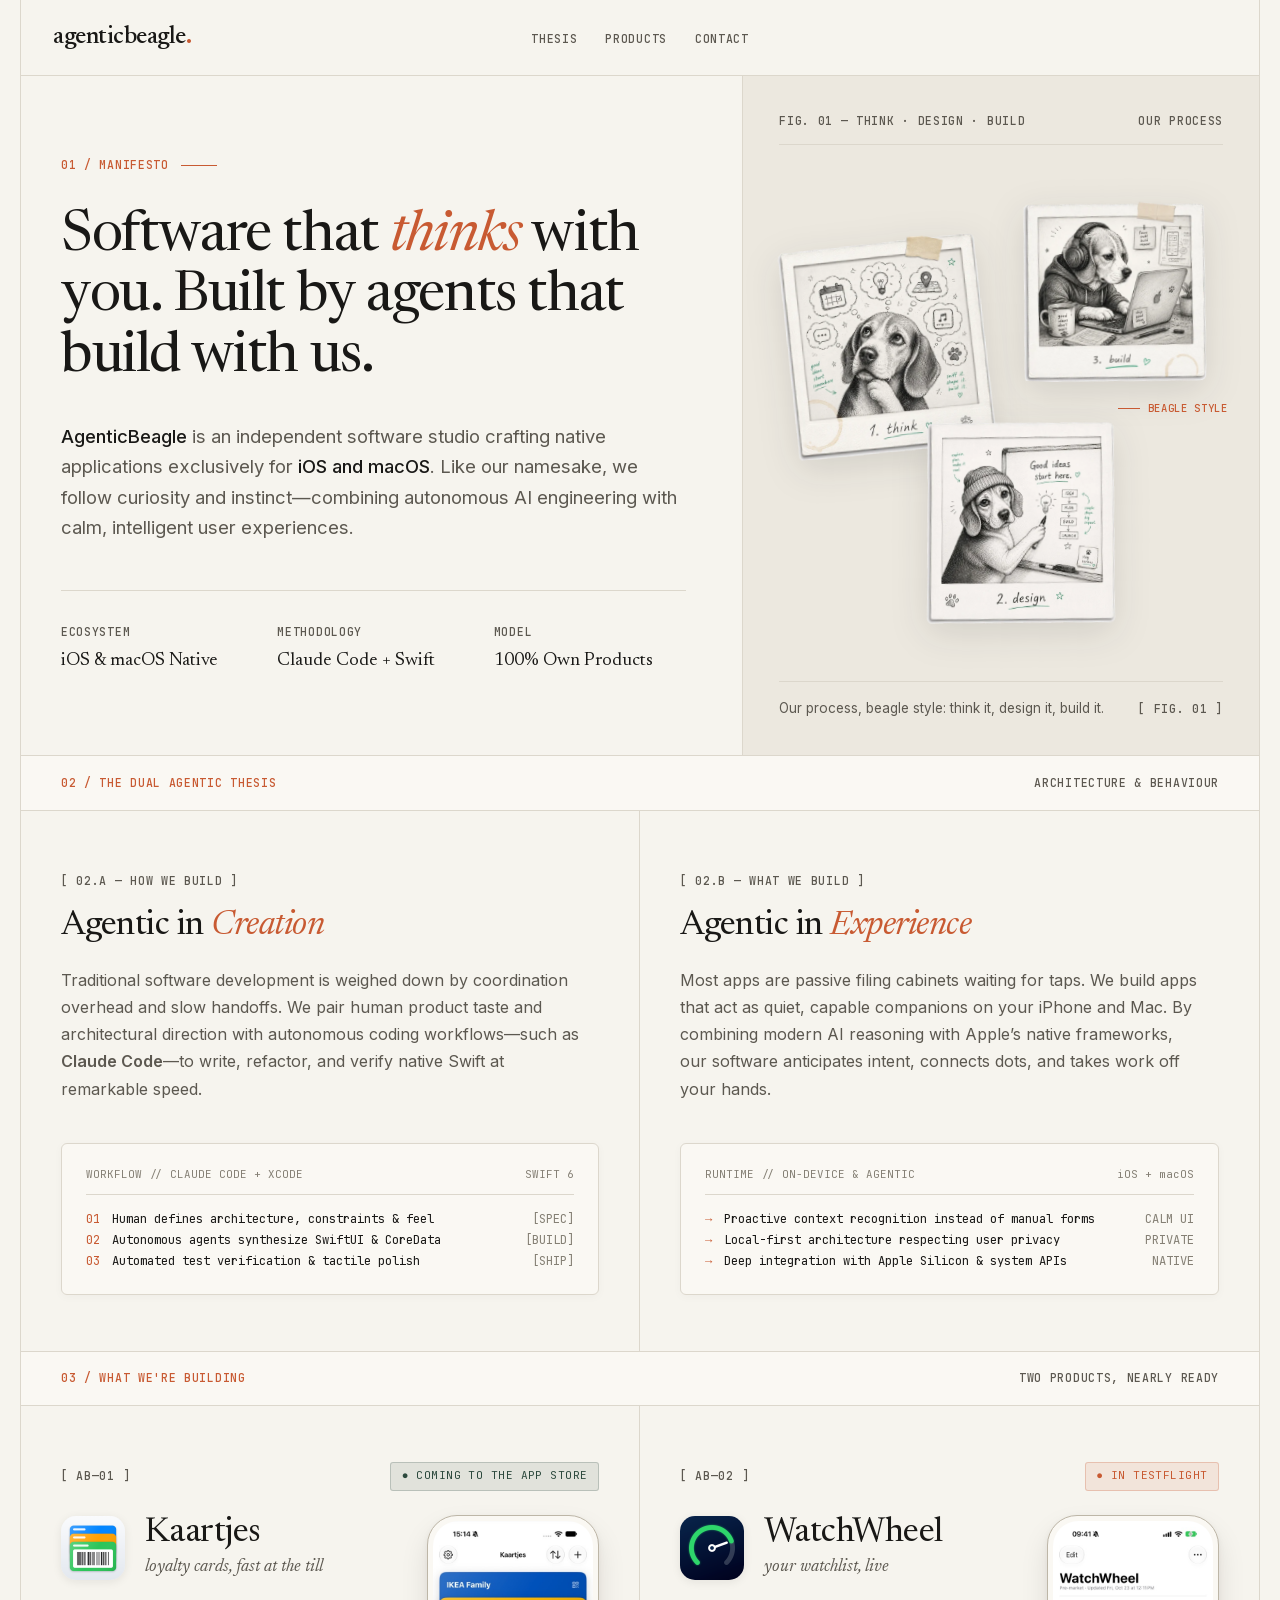
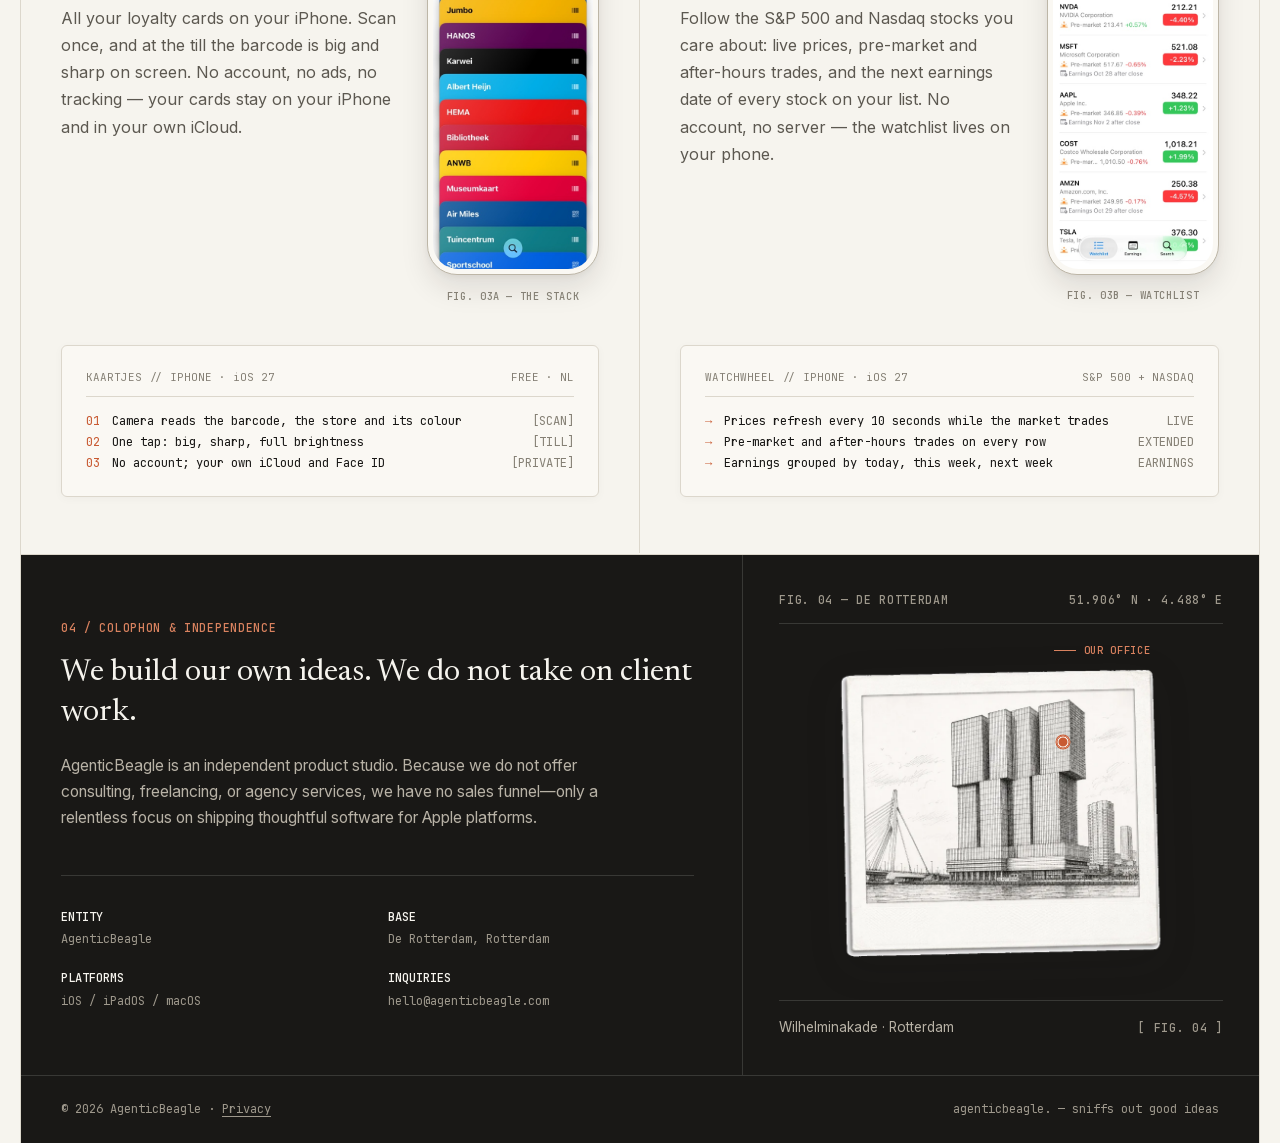
==== commit 863859b2: "Alleen Engels De Nederlandse teksten, de EN/NL-schakelaar en het script dat de taalkeuze onthield zi" ====
--- a/index.html
+++ b/index.html
@@ -1,5 +1,5 @@
 <!DOCTYPE html>
-<html lang="en" data-lang="en">
+<html lang="en">
 <head>
   <meta charset="utf-8">
   <meta name="viewport" content="width=device-width, initial-scale=1.0">
@@ -120,10 +120,6 @@
       height: auto;
     }
 
-    /* Bilingual Toggle Visibility */
-    html[data-lang="en"] [data-i18n="nl"] { display: none !important; }
-    html[data-lang="nl"] [data-i18n="en"] { display: none !important; }
-
     /* Exposed Architectural Grid Container */
     .page-frame {
       max-width: var(--max-w);
@@ -195,40 +191,6 @@
       color: var(--accent-rust);
     }
 
-    .masthead-right {
-      display: flex;
-      align-items: center;
-      justify-content: flex-end;
-      gap: 1.25rem;
-    }
-
-    .lang-switch {
-      display: inline-flex;
-      border: 1px solid var(--border-hairline);
-      background: var(--bg-sand);
-      border-radius: 4px;
-      overflow: hidden;
-      font-family: var(--font-mono);
-      font-size: 0.68rem;
-    }
-
-    .lang-btn {
-      border: none;
-      background: transparent;
-      padding: 0.25rem 0.5rem;
-      cursor: pointer;
-      color: var(--text-muted);
-      font-family: inherit;
-      font-size: inherit;
-      font-weight: 500;
-      transition: all 0.15s ease;
-    }
-
-    .lang-btn.active {
-      background: var(--bg-ink);
-      color: var(--bg-paper);
-    }
-
     /* Shared Section Index */
     .section-index {
       display: flex;
@@ -854,17 +816,10 @@
       </a>
 
       <nav class="masthead-nav" aria-label="Sections">
-        <a href="#thesis"><span class="mono-label" data-i18n="en">Thesis</span><span class="mono-label" data-i18n="nl">Visie</span></a>
-        <a href="#products"><span class="mono-label" data-i18n="en">Products</span><span class="mono-label" data-i18n="nl">Producten</span></a>
+        <a href="#thesis"><span class="mono-label">Thesis</span></a>
+        <a href="#products"><span class="mono-label">Products</span></a>
         <a href="#contact"><span class="mono-label">Contact</span></a>
       </nav>
-
-      <div class="masthead-right">
-        <div class="lang-switch" role="group" aria-label="Language selector">
-          <button type="button" class="lang-btn active" data-set-lang="en">EN</button>
-          <button type="button" class="lang-btn" data-set-lang="nl">NL</button>
-        </div>
-      </div>
     </header>
 
     <!-- 01 / HERO -->
@@ -875,37 +830,27 @@
             <span class="mono-label tag-rust">01 / MANIFESTO</span>
           </div>
 
-          <h1 class="editorial-headline" data-i18n="en">
+          <h1 class="editorial-headline">
             Software that <em>thinks</em> with you. Built by agents that build with us.
           </h1>
-          <h1 class="editorial-headline" data-i18n="nl">
-            Software die met je <em>meedenkt</em>. Gebouwd door agents die met ons bouwen.
-          </h1>
-
-          <p class="hero-lead" data-i18n="en">
+
+          <p class="hero-lead">
             <strong>AgenticBeagle</strong> is an independent software studio crafting native applications exclusively for <strong>iOS and macOS</strong>. Like our namesake, we follow curiosity and instinct—combining autonomous AI engineering with calm, intelligent user experiences.
           </p>
-          <p class="hero-lead" data-i18n="nl">
-            <strong>AgenticBeagle</strong> is een onafhankelijke softwarestudio die uitsluitend native applicaties bouwt voor <strong>iOS en macOS</strong>. Net als onze naamgenoot volgen we nieuwsgierigheid en scherpte: we combineren autonome AI-engineering met rustige, slimme gebruikerservaringen.
-          </p>
         </div>
 
         <div class="hero-meta-bar">
           <div class="meta-item">
-            <span class="mono-label" data-i18n="en">ECOSYSTEM</span>
-            <span class="mono-label" data-i18n="nl">ECOSYSTEEM</span>
+            <span class="mono-label">ECOSYSTEM</span>
             <span class="meta-value">iOS &amp; macOS Native</span>
           </div>
           <div class="meta-item">
-            <span class="mono-label" data-i18n="en">METHODOLOGY</span>
-            <span class="mono-label" data-i18n="nl">METHODE</span>
+            <span class="mono-label">METHODOLOGY</span>
             <span class="meta-value">Claude Code + Swift</span>
           </div>
           <div class="meta-item">
-            <span class="mono-label" data-i18n="en">MODEL</span>
-            <span class="mono-label" data-i18n="nl">MODEL</span>
-            <span class="meta-value" data-i18n="en">100% Own Products</span>
-            <span class="meta-value" data-i18n="nl">100% Eigen Producten</span>
+            <span class="mono-label">MODEL</span>
+            <span class="meta-value">100% Own Products</span>
           </div>
         </div>
       </div>
@@ -914,8 +859,7 @@
       <div class="figure-panel">
         <div class="schematic-header">
           <span class="mono-label">FIG. 01 — THINK · DESIGN · BUILD</span>
-          <span class="mono-label hide-sm" data-i18n="en">OUR PROCESS</span>
-          <span class="mono-label hide-sm" data-i18n="nl">ONS PROCES</span>
+          <span class="mono-label hide-sm">OUR PROCESS</span>
         </div>
 
         <div class="schematic-canvas">
@@ -923,14 +867,12 @@
             <img class="polaroid fig-build" src="[data-uri]" width="640" height="512" alt="Sketch of a beagle in a hoodie and headphones building on a laptop, mug reads good ideas don't wait — captioned 3. build">
             <img class="polaroid fig-think" src="[data-uri]" width="640" height="640" alt="Sketch of a thoughtful beagle with thought bubbles of app icons — captioned 1. think">
             <img class="polaroid fig-design" src="[data-uri]" width="640" height="640" alt="Sketch of a beagle in a beanie at a whiteboard reading Good ideas start here — captioned 2. design">
-            <span class="callout" data-i18n="en">Beagle style</span>
-            <span class="callout" data-i18n="nl">Beagle-stijl</span>
+            <span class="callout">Beagle style</span>
           </div>
         </div>
 
         <div class="schematic-caption">
-          <span data-i18n="en">Our process, beagle style: think it, design it, build it.</span>
-          <span data-i18n="nl">Ons proces, op z'n beagles: bedenken, ontwerpen, bouwen.</span>
+          <span>Our process, beagle style: think it, design it, build it.</span>
           <span class="mono-label">[ FIG. 01 ]</span>
         </div>
       </div>
@@ -939,8 +881,7 @@
     <!-- 02 / THE DUAL AGENTIC THESIS -->
     <div class="section-header-bar" id="thesis">
       <span class="mono-label tag-rust">02 / THE DUAL AGENTIC THESIS</span>
-      <span class="mono-label hide-sm" data-i18n="en">ARCHITECTURE &amp; BEHAVIOUR</span>
-      <span class="mono-label hide-sm" data-i18n="nl">ARCHITECTUUR &amp; GEDRAG</span>
+      <span class="mono-label hide-sm">ARCHITECTURE &amp; BEHAVIOUR</span>
     </div>
 
     <section class="diptych-grid thesis">
@@ -948,14 +889,10 @@
       <div class="diptych-col">
         <div>
           <span class="mono-label">[ 02.A — HOW WE BUILD ]</span>
-          <h2 data-i18n="en">Agentic in <em>Creation</em></h2>
-          <h2 data-i18n="nl">Agentic in <em>Bouw</em></h2>
-
-          <p class="diptych-body" data-i18n="en">
+          <h2>Agentic in <em>Creation</em></h2>
+
+          <p class="diptych-body">
             Traditional software development is weighed down by coordination overhead and slow handoffs. We pair human product taste and architectural direction with autonomous coding workflows—such as <strong>Claude Code</strong>—to write, refactor, and verify native Swift at remarkable speed.
-          </p>
-          <p class="diptych-body" data-i18n="nl">
-            Traditionele softwareontwikkeling wordt vertraagd door overleg, overdrachten en bureaucratie. Wij combineren menselijke productvisie en architectuur met autonome AI-workflows—zoals <strong>Claude Code</strong>—om razendsnel native Swift-code te bouwen, testen en verfijnen.
           </p>
         </div>
 
@@ -966,20 +903,17 @@
           </div>
           <div class="code-step">
             <span class="step-num">01</span>
-            <span data-i18n="en">Human defines architecture, constraints &amp; feel</span>
-            <span data-i18n="nl">Mens bepaalt architectuur, kaders &amp; gebruikersgevoel</span>
+            <span>Human defines architecture, constraints &amp; feel</span>
             <span class="step-meta">[SPEC]</span>
           </div>
           <div class="code-step">
             <span class="step-num">02</span>
-            <span data-i18n="en">Autonomous agents synthesize SwiftUI &amp; CoreData</span>
-            <span data-i18n="nl">Autonome agents genereren SwiftUI &amp; lokale logica</span>
+            <span>Autonomous agents synthesize SwiftUI &amp; CoreData</span>
             <span class="step-meta">[BUILD]</span>
           </div>
           <div class="code-step">
             <span class="step-num">03</span>
-            <span data-i18n="en">Automated test verification &amp; tactile polish</span>
-            <span data-i18n="nl">Geautomatiseerde verificatie &amp; verfijning op het device</span>
+            <span>Automated test verification &amp; tactile polish</span>
             <span class="step-meta">[SHIP]</span>
           </div>
         </div>
@@ -989,14 +923,10 @@
       <div class="diptych-col">
         <div>
           <span class="mono-label">[ 02.B — WHAT WE BUILD ]</span>
-          <h2 data-i18n="en">Agentic in <em>Experience</em></h2>
-          <h2 data-i18n="nl">Agentic in <em>Werking</em></h2>
-
-          <p class="diptych-body" data-i18n="en">
+          <h2>Agentic in <em>Experience</em></h2>
+
+          <p class="diptych-body">
             Most apps are passive filing cabinets waiting for taps. We build apps that act as quiet, capable companions on your iPhone and Mac. By combining modern AI reasoning with Apple’s native frameworks, our software anticipates intent, connects dots, and takes work off your hands.
-          </p>
-          <p class="diptych-body" data-i18n="nl">
-            De meeste apps zijn passieve invulschermen die wachten tot jij klikt. Wij bouwen apps die werken als stille, slimme assistenten op je iPhone en Mac. Door moderne AI-intelligentie te koppelen aan Apple’s native frameworks, anticiperen onze apps en nemen ze werk uit handen.
           </p>
         </div>
 
@@ -1007,20 +937,17 @@
           </div>
           <div class="code-step">
             <span class="step-num">→</span>
-            <span data-i18n="en">Proactive context recognition instead of manual forms</span>
-            <span data-i18n="nl">Proactieve herkenning in plaats van handmatige invoer</span>
+            <span>Proactive context recognition instead of manual forms</span>
             <span class="step-meta">CALM UI</span>
           </div>
           <div class="code-step">
             <span class="step-num">→</span>
-            <span data-i18n="en">Local-first architecture respecting user privacy</span>
-            <span data-i18n="nl">Local-first architectuur met volledige privacy</span>
+            <span>Local-first architecture respecting user privacy</span>
             <span class="step-meta">PRIVATE</span>
           </div>
           <div class="code-step">
             <span class="step-num">→</span>
-            <span data-i18n="en">Deep integration with Apple Silicon &amp; system APIs</span>
-            <span data-i18n="nl">Diepe integratie met Apple Silicon &amp; systeem-API's</span>
+            <span>Deep integration with Apple Silicon &amp; system APIs</span>
             <span class="step-meta">NATIVE</span>
           </div>
         </div>
@@ -1029,10 +956,8 @@
 
     <!-- 03 / WHAT WE'RE BUILDING -->
     <div class="section-header-bar" id="products">
-      <span class="mono-label tag-rust" data-i18n="en">03 / WHAT WE'RE BUILDING</span>
-      <span class="mono-label tag-rust" data-i18n="nl">03 / WAAR WE AAN BOUWEN</span>
-      <span class="mono-label hide-sm" data-i18n="en">TWO PRODUCTS, NEARLY READY</span>
-      <span class="mono-label hide-sm" data-i18n="nl">TWEE PRODUCTEN, BIJNA KLAAR</span>
+      <span class="mono-label tag-rust">03 / WHAT WE'RE BUILDING</span>
+      <span class="mono-label hide-sm">TWO PRODUCTS, NEARLY READY</span>
     </div>
 
     <section class="diptych-grid">
@@ -1041,8 +966,7 @@
         <div>
           <div class="product-meta">
             <span class="mono-label">[ AB—01 ]</span>
-            <span class="product-status status-sage" data-i18n="en">● COMING TO THE APP STORE</span>
-            <span class="product-status status-sage" data-i18n="nl">● BINNENKORT IN DE APP STORE</span>
+            <span class="product-status status-sage">● COMING TO THE APP STORE</span>
           </div>
           <div class="product-top">
             <div>
@@ -1050,16 +974,12 @@
                 <img class="product-icon" src="[data-uri]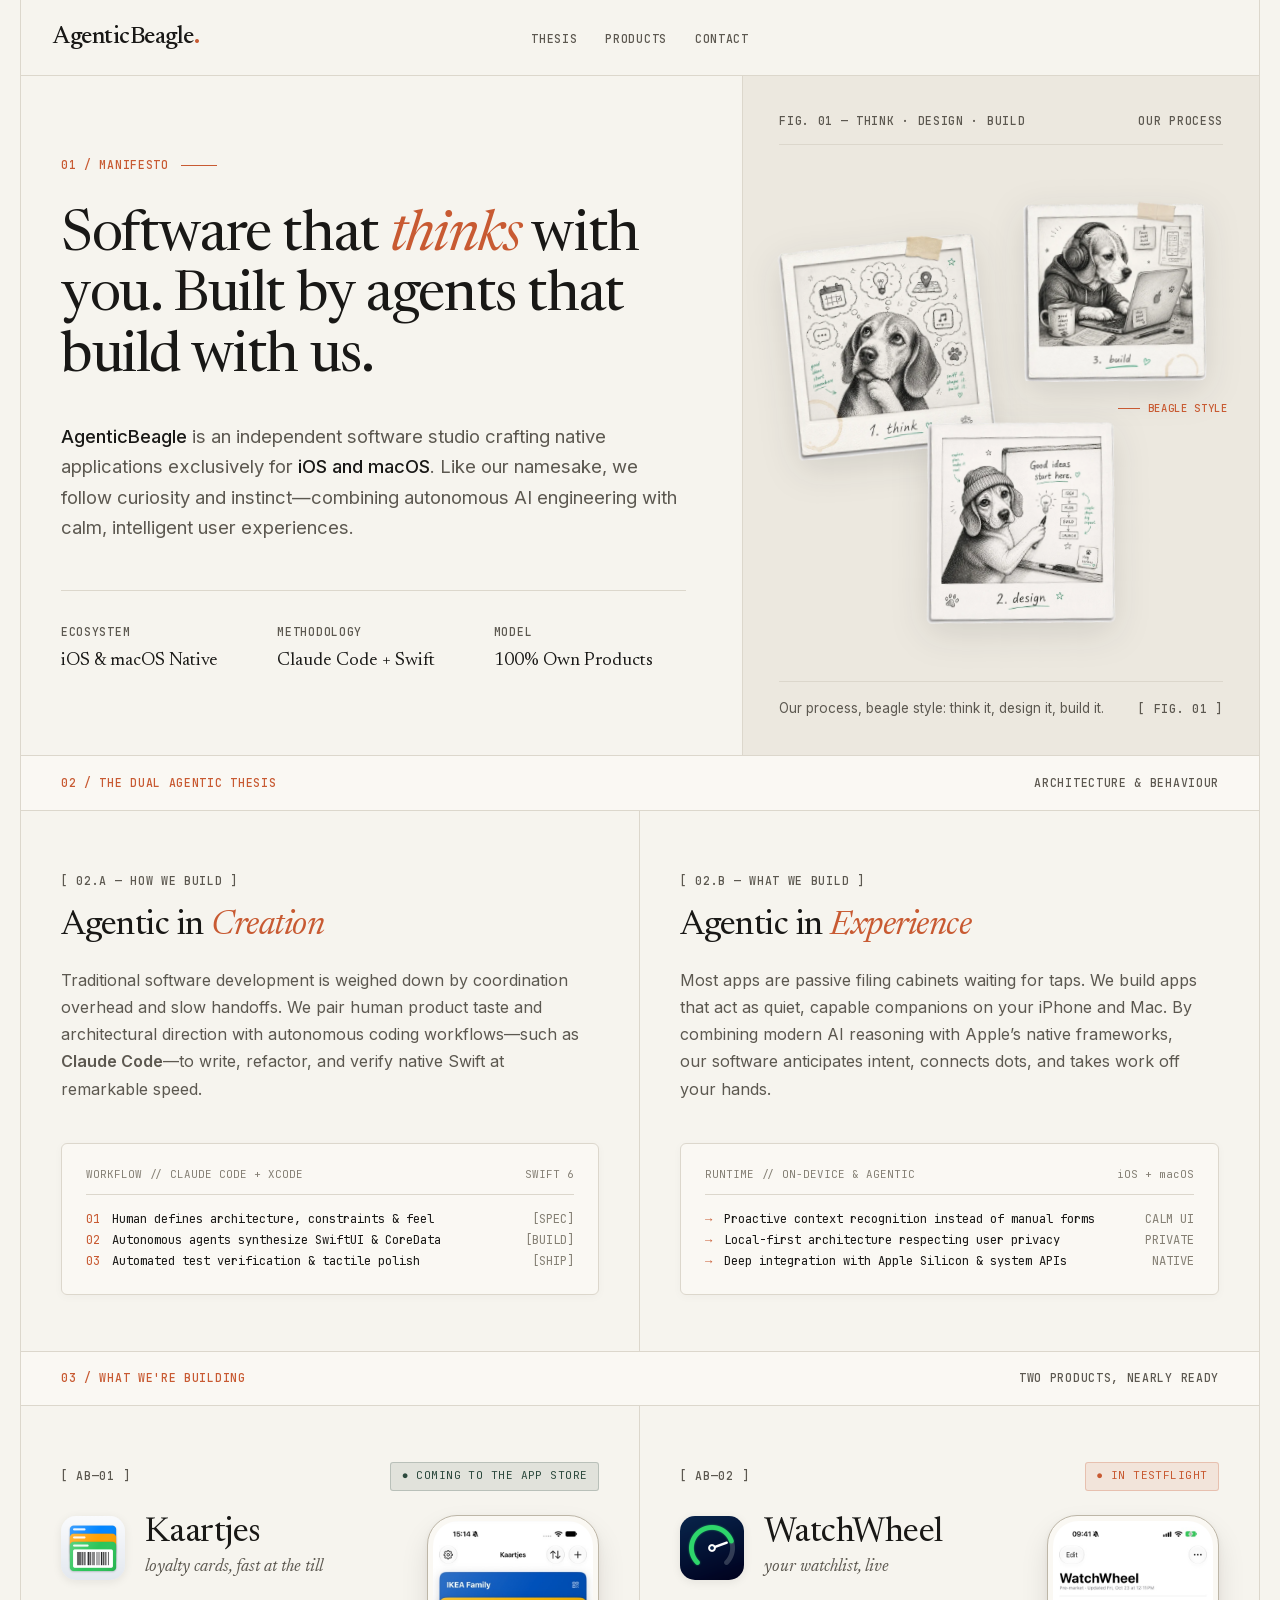
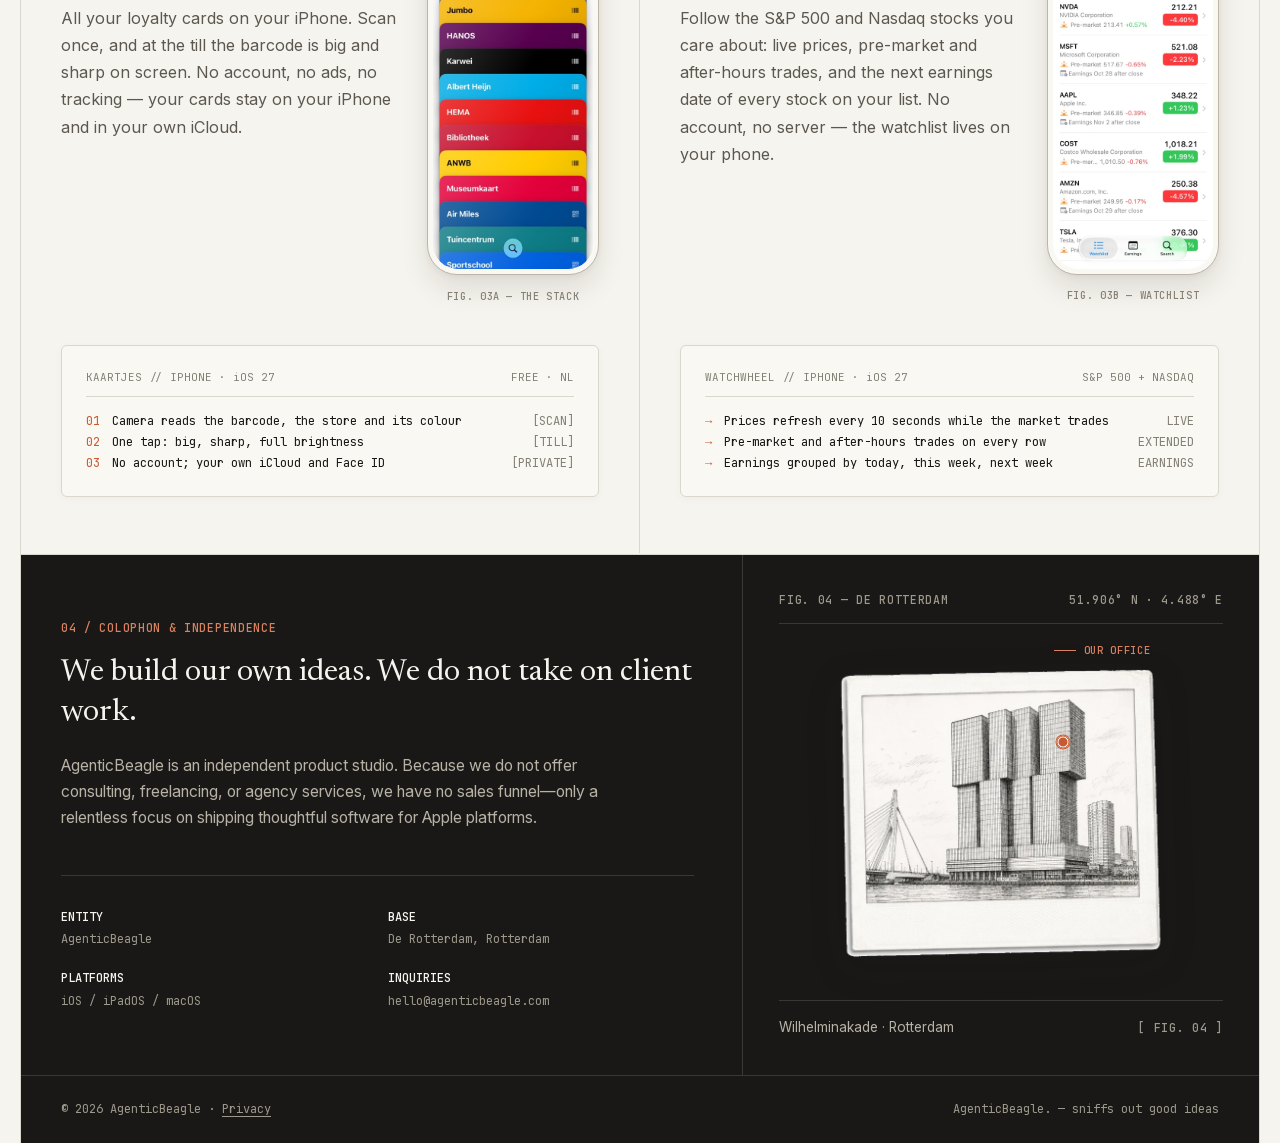
==== commit a346167c: "Naam overal als 'AgenticBeagle.' in plaats van 'agenticbeagle.' Logo, voettekst, deeltitels en de ta" ====
--- a/index.html
+++ b/index.html
@@ -3,20 +3,20 @@
 <head>
   <meta charset="utf-8">
   <meta name="viewport" content="width=device-width, initial-scale=1.0">
-  <title>agenticbeagle. — sniffs out good ideas</title>
+  <title>AgenticBeagle</title>
   <meta name="description" content="An independent software studio crafting native apps for iOS and macOS. Software that thinks with you, built by agents that build with us. Based in De Rotterdam.">
 
-  <link rel="icon" type="image/png" sizes="32x32" href="[data-uri]">
-  <link rel="icon" type="image/png" sizes="256x256" href="[data-uri]">
-  <link rel="apple-touch-icon" href="[data-uri]">
+  <link rel="icon" type="image/png" sizes="32x32" href="[data-uri]">
+  <link rel="icon" type="image/png" sizes="256x256" href="[data-uri]">
+  <link rel="apple-touch-icon" href="[data-uri]">
   <meta property="og:type" content="website">
-  <meta property="og:title" content="agenticbeagle. — sniffs out good ideas">
+  <meta property="og:title" content="AgenticBeagle. — sniffs out good ideas">
   <meta property="og:description" content="Software that thinks with you. Built by agents that build with us. Native apps for iOS and macOS.">
   <meta property="og:image" content="https://agenticbeagle.com/assets/og-card.png">
   <meta property="og:image:width" content="1200">
   <meta property="og:image:height" content="630">
   <meta name="twitter:card" content="summary_large_image">
-  <meta name="twitter:title" content="agenticbeagle. — sniffs out good ideas">
+  <meta name="twitter:title" content="AgenticBeagle. — sniffs out good ideas">
   <meta name="twitter:description" content="Software that thinks with you. Built by agents that build with us.">
   <meta name="twitter:image" content="https://agenticbeagle.com/assets/og-card.png">
 
@@ -812,7 +812,7 @@
     <!-- TOP EDITORIAL MASTHEAD -->
     <header class="masthead">
       <a href="#top" class="brand-lockup">
-        <span class="brand-name">agenticbeagle<span class="brand-dot">.</span></span>
+        <span class="brand-name">AgenticBeagle<span class="brand-dot">.</span></span>
       </a>
 
       <nav class="masthead-nav" aria-label="Sections">
@@ -1124,7 +1124,7 @@
 
       <div class="colophon-bottom">
         <span>© 2026 AgenticBeagle · <a href="privacy.html">Privacy</a></span>
-        <span>agenticbeagle. — sniffs out good ideas</span>
+        <span>AgenticBeagle. — sniffs out good ideas</span>
       </div>
     </footer>
 
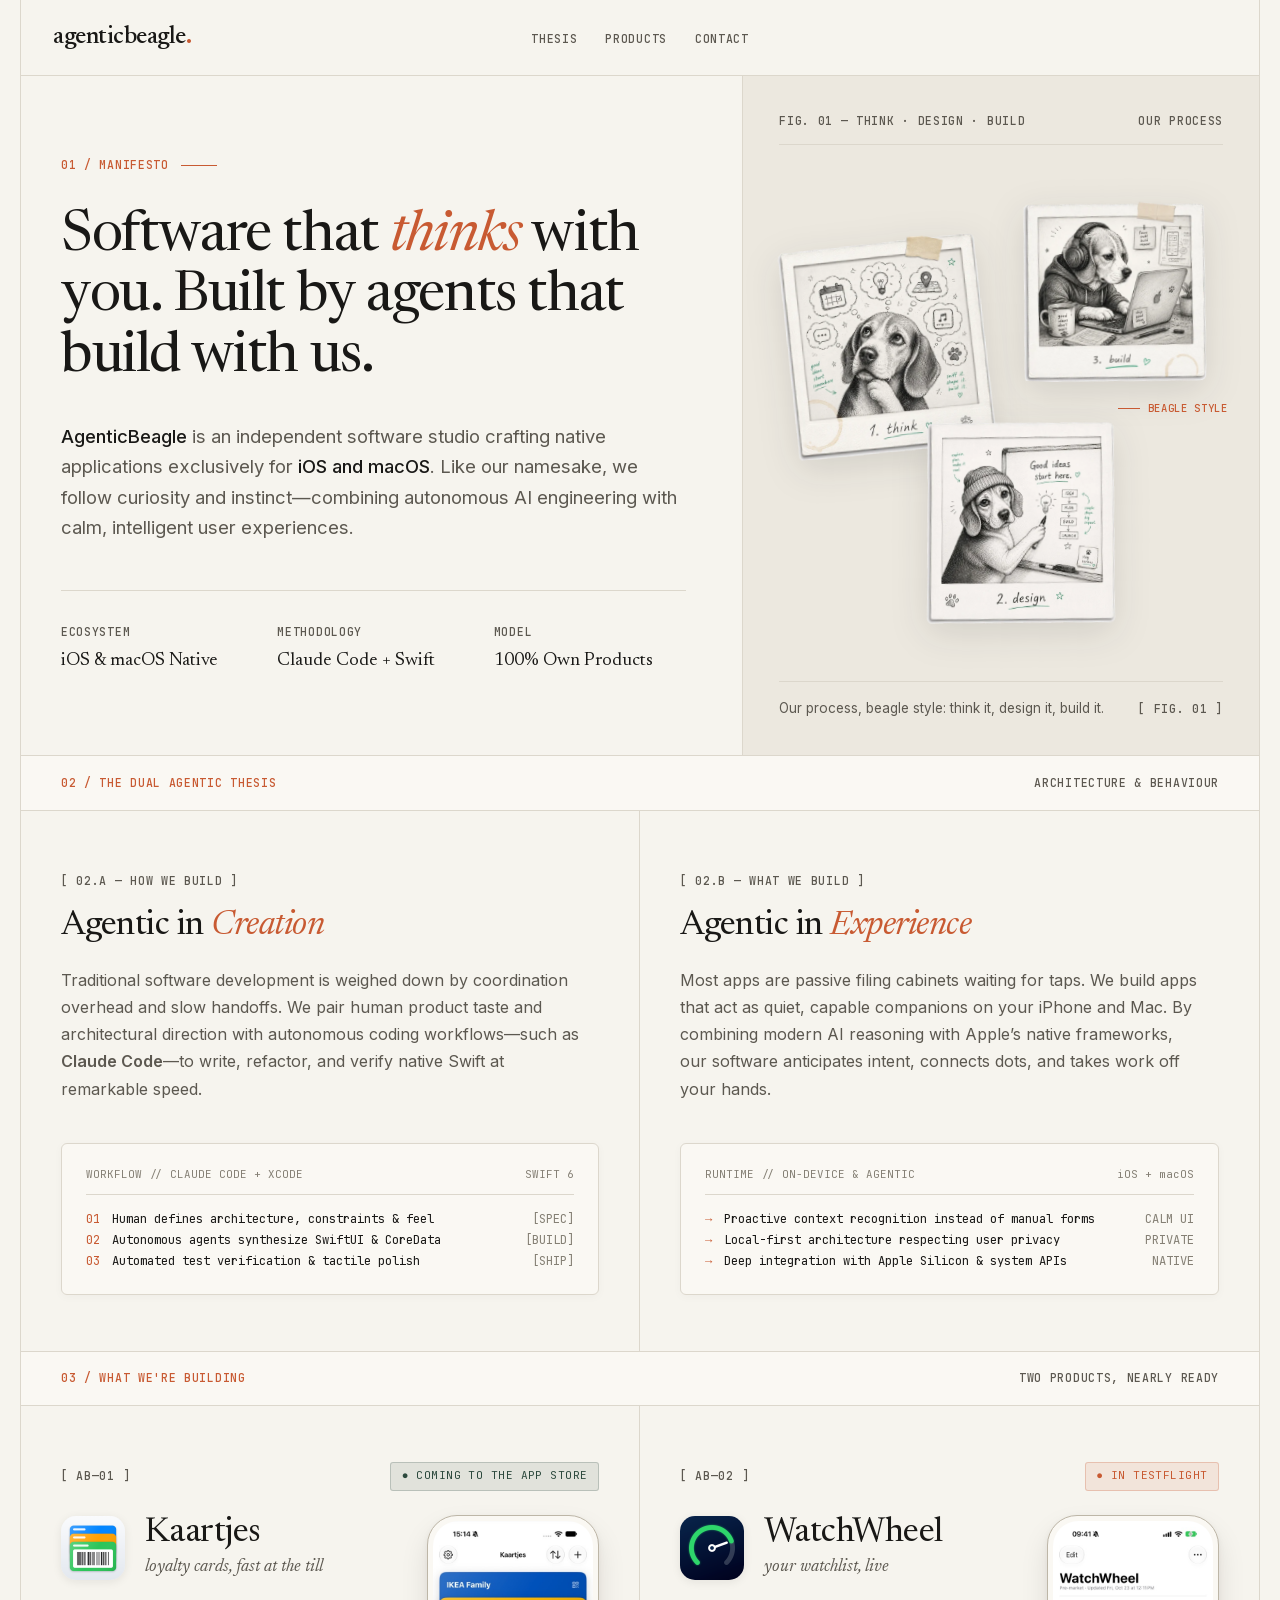
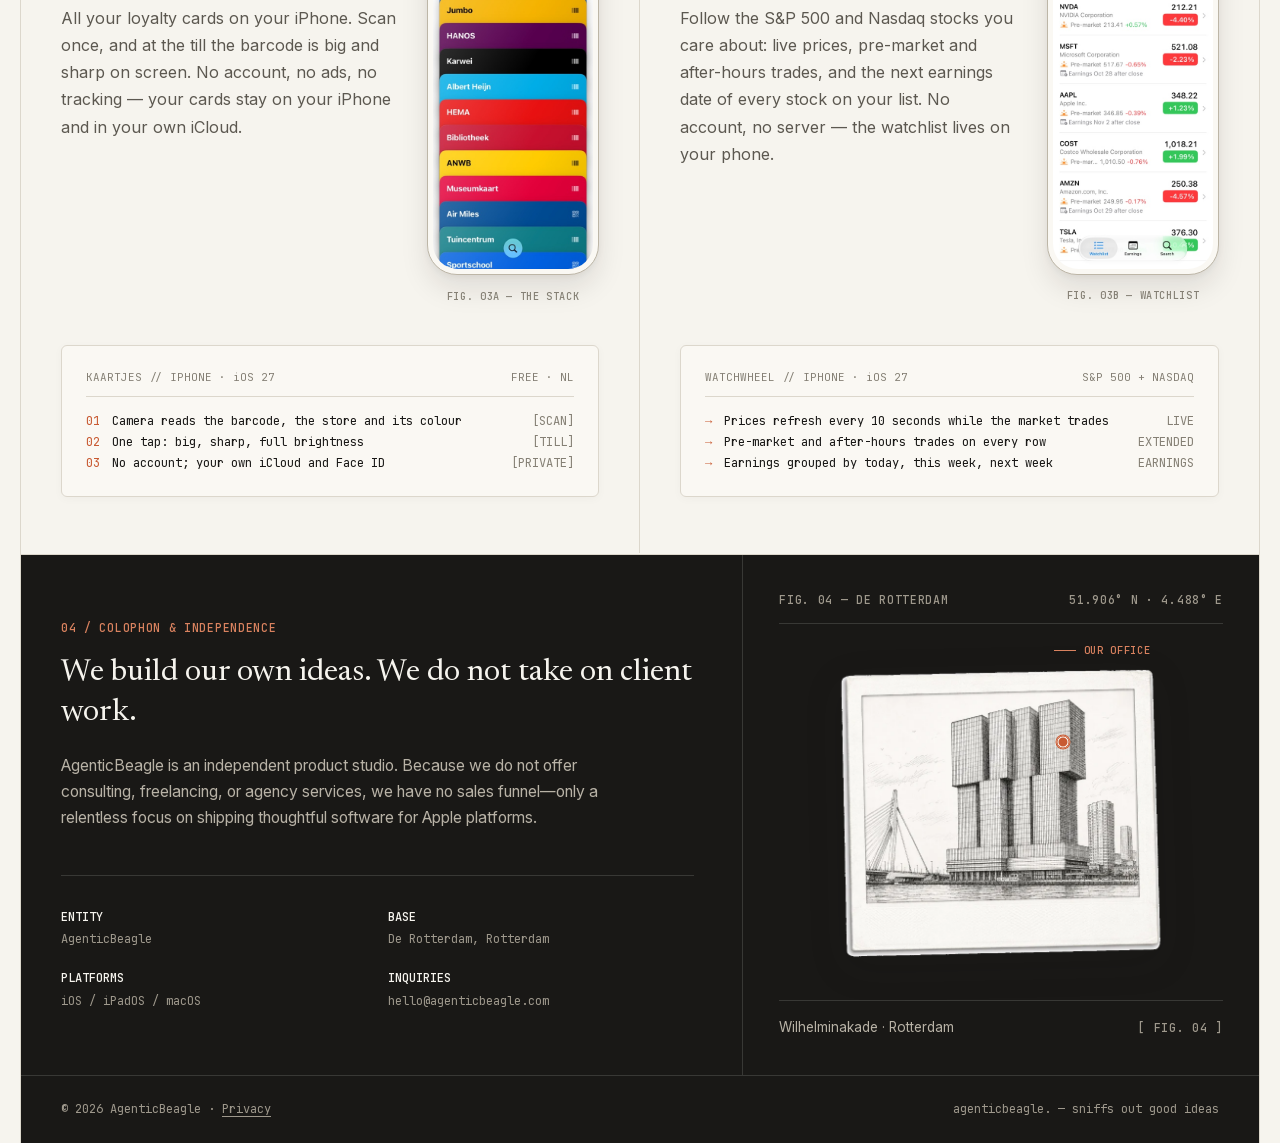
==== commit 754edc9a: "Naam weer in kleine letters: 'agenticbeagle.' De hoofdletters ('AgenticBeagle.') bevielen toch minde" ====
--- a/index.html
+++ b/index.html
@@ -3,20 +3,20 @@
 <head>
   <meta charset="utf-8">
   <meta name="viewport" content="width=device-width, initial-scale=1.0">
-  <title>AgenticBeagle</title>
+  <title>agenticbeagle.</title>
   <meta name="description" content="An independent software studio crafting native apps for iOS and macOS. Software that thinks with you, built by agents that build with us. Based in De Rotterdam.">
 
   <link rel="icon" type="image/png" sizes="32x32" href="[data-uri]">
   <link rel="icon" type="image/png" sizes="256x256" href="[data-uri]">
   <link rel="apple-touch-icon" href="[data-uri]">
   <meta property="og:type" content="website">
-  <meta property="og:title" content="AgenticBeagle. — sniffs out good ideas">
+  <meta property="og:title" content="agenticbeagle. — sniffs out good ideas">
   <meta property="og:description" content="Software that thinks with you. Built by agents that build with us. Native apps for iOS and macOS.">
   <meta property="og:image" content="https://agenticbeagle.com/assets/og-card.png">
   <meta property="og:image:width" content="1200">
   <meta property="og:image:height" content="630">
   <meta name="twitter:card" content="summary_large_image">
-  <meta name="twitter:title" content="AgenticBeagle. — sniffs out good ideas">
+  <meta name="twitter:title" content="agenticbeagle. — sniffs out good ideas">
   <meta name="twitter:description" content="Software that thinks with you. Built by agents that build with us.">
   <meta name="twitter:image" content="https://agenticbeagle.com/assets/og-card.png">
 
@@ -812,7 +812,7 @@
     <!-- TOP EDITORIAL MASTHEAD -->
     <header class="masthead">
       <a href="#top" class="brand-lockup">
-        <span class="brand-name">AgenticBeagle<span class="brand-dot">.</span></span>
+        <span class="brand-name">agenticbeagle<span class="brand-dot">.</span></span>
       </a>
 
       <nav class="masthead-nav" aria-label="Sections">
@@ -1124,7 +1124,7 @@
 
       <div class="colophon-bottom">
         <span>© 2026 AgenticBeagle · <a href="privacy.html">Privacy</a></span>
-        <span>AgenticBeagle. — sniffs out good ideas</span>
+        <span>agenticbeagle. — sniffs out good ideas</span>
       </div>
     </footer>
 
